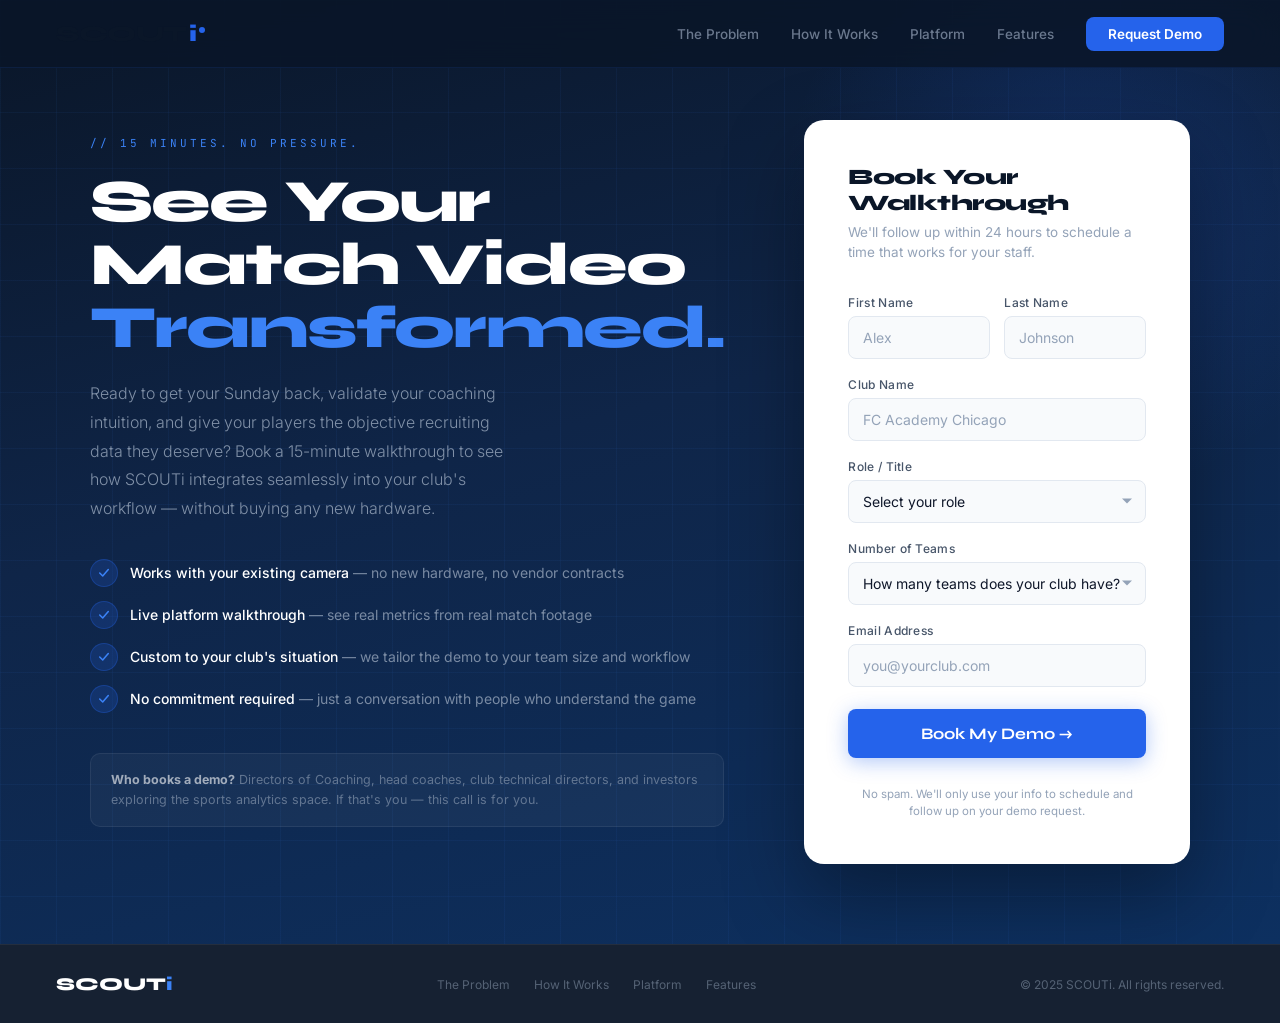
==== demo.html @ 15942d5a "Add files via upload" ====
<!DOCTYPE html>
<html lang="en">
<head>
<meta charset="UTF-8">
<meta name="viewport" content="width=device-width, initial-scale=1.0">
<title>Request Demo — SCOUTi</title>
<link href="https://fonts.googleapis.com/css2?family=Syne:wght@400;600;700;800&family=Inter:wght@300;400;500&family=JetBrains+Mono:wght@400;500&display=swap" rel="stylesheet">
<link rel="stylesheet" href="scouti.css">
<style>
#demo-page {
  min-height:100vh;
  background:linear-gradient(165deg,var(--blue-deep) 0%,var(--blue-mid) 45%,#0d3060 100%);
  padding:120px 56px 80px;
  position:relative; overflow:hidden;
  display:flex; align-items:center;
}
#demo-page::before { content:''; position:absolute; inset:0; background-image:linear-gradient(rgba(59,130,246,0.06) 1px,transparent 1px),linear-gradient(90deg,rgba(59,130,246,0.06) 1px,transparent 1px); background-size:56px 56px; }
#demo-page::after { content:''; position:absolute; top:-100px; right:-100px; width:600px; height:600px; background:radial-gradient(ellipse,rgba(37,99,235,0.2) 0%,transparent 70%); pointer-events:none; }

.demo-inner { max-width:1100px; margin:0 auto; width:100%; position:relative; z-index:1; display:grid; grid-template-columns:1fr 1fr; gap:80px; align-items:start; }

/* LEFT COPY */
.demo-copy { padding-top:16px; }
.demo-eyebrow { font-family:'JetBrains Mono',monospace; font-size:11px; letter-spacing:3px; text-transform:uppercase; color:var(--blue-light); margin-bottom:20px; display:block; opacity:0; animation:fadeUp 0.6s 0.2s ease forwards; }
.demo-h1 { font-family:'Syne',sans-serif; font-weight:800; font-size:clamp(36px,5vw,60px); line-height:1.05; letter-spacing:-1.8px; color:var(--white); opacity:0; animation:fadeUp 0.7s 0.35s ease forwards; }
.demo-h1 .accent { color:var(--blue-light); }
.demo-body { margin-top:20px; font-size:16px; color:rgba(148,163,184,0.85); line-height:1.8; font-weight:300; max-width:420px; opacity:0; animation:fadeUp 0.7s 0.5s ease forwards; }
.demo-promises { margin-top:36px; display:flex; flex-direction:column; gap:14px; opacity:0; animation:fadeUp 0.7s 0.65s ease forwards; }
.dp { display:flex; align-items:center; gap:12px; }
.dp-check { width:28px; height:28px; border-radius:50%; background:rgba(37,99,235,0.2); border:1px solid rgba(37,99,235,0.3); display:flex; align-items:center; justify-content:center; flex-shrink:0; }
.dp-text { font-size:14px; color:rgba(148,163,184,0.8); line-height:1.5; }
.dp-text strong { color:var(--white); font-weight:500; }
.demo-disclaimer { margin-top:40px; padding:16px 20px; background:rgba(255,255,255,0.04); border:1px solid rgba(255,255,255,0.07); border-radius:10px; font-size:12.5px; color:rgba(148,163,184,0.6); line-height:1.6; opacity:0; animation:fadeUp 0.7s 0.8s ease forwards; }

/* FORM CARD */
.demo-form-card { background:var(--white); border-radius:20px; padding:44px 44px; box-shadow:0 32px 80px rgba(0,0,0,0.35); opacity:0; animation:fadeUp 0.8s 0.4s ease forwards; }
.dfc-title { font-family:'Syne',sans-serif; font-weight:800; font-size:22px; color:var(--blue-deep); letter-spacing:-0.5px; margin-bottom:6px; }
.dfc-sub { font-size:13.5px; color:var(--grey); margin-bottom:32px; line-height:1.5; }

.form-grid { display:flex; flex-direction:column; gap:18px; }
.form-row { display:grid; grid-template-columns:1fr 1fr; gap:14px; }
.form-group { display:flex; flex-direction:column; gap:6px; }
.form-group.full { grid-column:span 2; }
.form-label { font-size:12px; font-weight:500; color:var(--grey-dark); letter-spacing:0.3px; }
.form-input, .form-select { width:100%; padding:12px 14px; background:var(--off-white); border:1px solid var(--grey-light); border-radius:8px; font-family:'Inter',sans-serif; font-size:14px; color:var(--text); outline:none; transition:border-color 0.2s,box-shadow 0.2s; appearance:none; }
.form-input:focus, .form-select:focus { border-color:var(--blue-bright); box-shadow:0 0 0 3px rgba(37,99,235,0.1); }
.form-input::placeholder { color:var(--grey); }
.select-wrap { position:relative; }
.select-wrap::after { content:''; position:absolute; right:14px; top:50%; transform:translateY(-50%); width:0; height:0; border-left:5px solid transparent; border-right:5px solid transparent; border-top:5px solid var(--grey); pointer-events:none; }
.form-submit { width:100%; background:var(--blue-bright); color:white; border:none; padding:15px; border-radius:8px; font-family:'Syne',sans-serif; font-weight:700; font-size:16px; cursor:pointer; transition:background 0.2s,transform 0.15s,box-shadow 0.2s; box-shadow:0 4px 20px rgba(37,99,235,0.35); margin-top:4px; }
.form-submit:hover { background:#1d4ed8; transform:translateY(-1px); box-shadow:0 8px 28px rgba(37,99,235,0.45); }
.form-submit:active { transform:translateY(0); }
.form-note { text-align:center; font-size:11.5px; color:var(--grey); margin-top:10px; line-height:1.5; }

/* SUCCESS STATE */
.form-success { display:none; text-align:center; padding:24px 0; }
.fs-icon { width:60px; height:60px; border-radius:50%; background:rgba(37,99,235,0.08); border:2px solid var(--blue-bright); display:flex; align-items:center; justify-content:center; margin:0 auto 18px; }
.fs-title { font-family:'Syne',sans-serif; font-weight:800; font-size:22px; color:var(--blue-deep); margin-bottom:8px; }
.fs-body { font-size:14px; color:var(--grey-dark); line-height:1.7; }

@keyframes fadeUp { from{opacity:0;transform:translateY(20px)} to{opacity:1;transform:translateY(0)} }

@media(max-width:900px){
  #demo-page{padding:100px 24px 60px;align-items:flex-start}
  .demo-inner{grid-template-columns:1fr;gap:40px}
  .demo-form-card{padding:28px 24px}
  .form-row{grid-template-columns:1fr}
  .form-group.full{grid-column:span 1}
}
</style>
</head>
<body>
<nav id="mainNav" style="background:rgba(10,22,40,0.85)">
  <a href="index.html" class="logo">SCOUT<span class="logo-i">i</span><span class="logo-dot"></span></a>
  <div class="nav-links">
    <a href="problem.html" style="color:rgba(148,163,184,0.7)">The Problem</a>
    <a href="how-it-works.html" style="color:rgba(148,163,184,0.7)">How It Works</a>
    <a href="platform.html" style="color:rgba(148,163,184,0.7)">Platform</a>
    <a href="features.html" style="color:rgba(148,163,184,0.7)">Features</a>
    <a href="demo.html" class="nav-cta">Request Demo</a>
  </div>
</nav>

<section id="demo-page">
  <div class="demo-inner">

    <!-- LEFT: copy -->
    <div class="demo-copy">
      <span class="demo-eyebrow">// 15 Minutes. No Pressure.</span>
      <h1 class="demo-h1">See Your Match Video<br><span class="accent">Transformed.</span></h1>
      <p class="demo-body">Ready to get your Sunday back, validate your coaching intuition, and give your players the objective recruiting data they deserve? Book a 15-minute walkthrough to see how SCOUTi integrates seamlessly into your club's workflow — without buying any new hardware.</p>
      <div class="demo-promises">
        <div class="dp">
          <div class="dp-check"><svg width="12" height="12" viewBox="0 0 14 14" fill="none"><polyline points="2,7 5.5,10.5 12,3" stroke="#3b82f6" stroke-width="1.8" stroke-linecap="round" stroke-linejoin="round"/></svg></div>
          <div class="dp-text"><strong>Works with your existing camera</strong> — no new hardware, no vendor contracts</div>
        </div>
        <div class="dp">
          <div class="dp-check"><svg width="12" height="12" viewBox="0 0 14 14" fill="none"><polyline points="2,7 5.5,10.5 12,3" stroke="#3b82f6" stroke-width="1.8" stroke-linecap="round" stroke-linejoin="round"/></svg></div>
          <div class="dp-text"><strong>Live platform walkthrough</strong> — see real metrics from real match footage</div>
        </div>
        <div class="dp">
          <div class="dp-check"><svg width="12" height="12" viewBox="0 0 14 14" fill="none"><polyline points="2,7 5.5,10.5 12,3" stroke="#3b82f6" stroke-width="1.8" stroke-linecap="round" stroke-linejoin="round"/></svg></div>
          <div class="dp-text"><strong>Custom to your club's situation</strong> — we tailor the demo to your team size and workflow</div>
        </div>
        <div class="dp">
          <div class="dp-check"><svg width="12" height="12" viewBox="0 0 14 14" fill="none"><polyline points="2,7 5.5,10.5 12,3" stroke="#3b82f6" stroke-width="1.8" stroke-linecap="round" stroke-linejoin="round"/></svg></div>
          <div class="dp-text"><strong>No commitment required</strong> — just a conversation with people who understand the game</div>
        </div>
      </div>
      <div class="demo-disclaimer">
        <strong style="color:rgba(255,255,255,0.6)">Who books a demo?</strong> Directors of Coaching, head coaches, club technical directors, and investors exploring the sports analytics space. If that's you — this call is for you.
      </div>
    </div>

    <!-- RIGHT: form -->
    <div class="demo-form-card">
      <div id="formContent">
        <div class="dfc-title">Book Your Walkthrough</div>
        <p class="dfc-sub">We'll follow up within 24 hours to schedule a time that works for your staff.</p>
        <form class="form-grid" onsubmit="handleSubmit(event)">
          <div class="form-row">
            <div class="form-group">
              <label class="form-label">First Name</label>
              <input class="form-input" type="text" placeholder="Alex" required/>
            </div>
            <div class="form-group">
              <label class="form-label">Last Name</label>
              <input class="form-input" type="text" placeholder="Johnson" required/>
            </div>
          </div>
          <div class="form-group full">
            <label class="form-label">Club Name</label>
            <input class="form-input" type="text" placeholder="FC Academy Chicago" required/>
          </div>
          <div class="form-group full">
            <label class="form-label">Role / Title</label>
            <div class="select-wrap">
              <select class="form-select" required>
                <option value="" disabled selected>Select your role</option>
                <option>Director of Coaching</option>
                <option>Head Coach</option>
                <option>Technical Director</option>
                <option>Club Administrator</option>
                <option>College Scout / Recruiter</option>
                <option>Investor / Advisor</option>
                <option>Other</option>
              </select>
            </div>
          </div>
          <div class="form-group full">
            <label class="form-label">Number of Teams</label>
            <div class="select-wrap">
              <select class="form-select" required>
                <option value="" disabled selected>How many teams does your club have?</option>
                <option>1–3 teams</option>
                <option>4–8 teams</option>
                <option>9–16 teams</option>
                <option>17–30 teams</option>
                <option>30+ teams</option>
              </select>
            </div>
          </div>
          <div class="form-group full">
            <label class="form-label">Email Address</label>
            <input class="form-input" type="email" placeholder="you@yourclub.com" required/>
          </div>
          <button type="submit" class="form-submit">Book My Demo →</button>
          <p class="form-note">No spam. We'll only use your info to schedule and follow up on your demo request.</p>
        </form>
      </div>

      <!-- Success state -->
      <div class="form-success" id="formSuccess">
        <div class="fs-icon">
          <svg width="26" height="26" viewBox="0 0 28 28" fill="none"><polyline points="4,14 10,20 24,6" stroke="#2563eb" stroke-width="2.2" stroke-linecap="round" stroke-linejoin="round"/></svg>
        </div>
        <div class="fs-title">Request Received</div>
        <p class="fs-body">We'll be in touch within 24 hours to schedule your walkthrough. In the meantime, explore the <a href="platform.html" style="color:var(--blue-bright);font-weight:500">platform overview</a> or read about <a href="problem.html" style="color:var(--blue-bright);font-weight:500">the problem we're solving</a>.</p>
      </div>
    </div>

  </div>
</section>

<footer style="background:rgba(10,22,40,0.95);border-top:1px solid rgba(255,255,255,0.06)">
  <div class="footer-logo">SCOUT<span>i</span></div>
  <div class="footer-links">
    <a href="problem.html">The Problem</a>
    <a href="how-it-works.html">How It Works</a>
    <a href="platform.html">Platform</a>
    <a href="features.html">Features</a>
  </div>
  <p>© 2025 SCOUTi. All rights reserved.</p>
</footer>

<script>
window.addEventListener('scroll',()=>document.getElementById('mainNav').classList.toggle('scrolled',window.scrollY>20));
function handleSubmit(e) {
  e.preventDefault();
  document.getElementById('formContent').style.display='none';
  document.getElementById('formSuccess').style.display='block';
}
</script>
</body>
</html>
---- scouti.css ----
/* ── SCOUTi SHARED STYLES ── */
:root {
  --blue-deep:   #0a1628;
  --blue-mid:    #0f2548;
  --blue:        #1a4fa3;
  --blue-bright: #2563eb;
  --blue-light:  #3b82f6;
  --blue-pale:   #eff6ff;
  --white:       #ffffff;
  --off-white:   #f8fafc;
  --grey-light:  #e2e8f0;
  --grey:        #94a3b8;
  --grey-dark:   #475569;
  --text:        #0f172a;
  --border:      rgba(37,99,235,0.12);
  --border-mid:  rgba(37,99,235,0.22);
}
*, *::before, *::after { box-sizing: border-box; margin: 0; padding: 0; }
html { scroll-behavior: smooth; }
body { font-family: 'Inter', sans-serif; background: var(--white); color: var(--text); overflow-x: hidden; }

/* NAV */
nav {
  position: fixed; top: 0; left: 0; right: 0; z-index: 200;
  display: flex; align-items: center; justify-content: space-between;
  padding: 0 56px; height: 68px;
  background: rgba(255,255,255,0.9); backdrop-filter: blur(16px);
  border-bottom: 1px solid var(--border); transition: box-shadow 0.3s;
}
nav.scrolled { box-shadow: 0 4px 24px rgba(10,22,40,0.08); }
.logo { font-family: 'Syne', sans-serif; font-weight: 800; font-size: 22px; letter-spacing: -0.5px; color: var(--blue-deep); text-decoration: none; display: flex; align-items: center; gap: 2px; }
.logo-i { color: var(--blue-bright); }
.logo-dot { width: 6px; height: 6px; background: var(--blue-bright); border-radius: 50%; margin-left: 1px; margin-top: -8px; }
.nav-links { display: flex; align-items: center; gap: 32px; }
.nav-links a { font-size: 13.5px; font-weight: 500; color: var(--grey-dark); text-decoration: none; transition: color 0.2s; }
.nav-links a:hover, .nav-links a.active { color: var(--blue-bright); }
.nav-cta { background: var(--blue-bright); color: var(--white) !important; padding: 9px 22px; border-radius: 8px; font-weight: 600 !important; transition: background 0.2s, transform 0.15s !important; }
.nav-cta:hover { background: var(--blue) !important; transform: translateY(-1px); }

/* BUTTONS */
.btn-primary { background: var(--blue-bright); color: var(--white); font-weight: 600; font-size: 14px; padding: 14px 32px; border-radius: 8px; text-decoration: none; display: inline-block; transition: background 0.2s, transform 0.15s, box-shadow 0.2s; box-shadow: 0 4px 20px rgba(37,99,235,0.35); }
.btn-primary:hover { background: #1d4ed8; transform: translateY(-2px); box-shadow: 0 8px 28px rgba(37,99,235,0.45); }
.btn-ghost { color: var(--grey-dark); font-size: 14px; font-weight: 500; padding: 14px 24px; border: 1px solid var(--grey-light); border-radius: 8px; text-decoration: none; display: inline-block; transition: border-color 0.2s, color 0.2s; }
.btn-ghost:hover { border-color: var(--blue-bright); color: var(--blue-bright); }
.btn-ghost-light { color: rgba(255,255,255,0.8); font-size: 14px; font-weight: 500; padding: 14px 24px; border: 1px solid rgba(255,255,255,0.2); border-radius: 8px; text-decoration: none; display: inline-block; transition: border-color 0.2s, color 0.2s, background 0.2s; }
.btn-ghost-light:hover { border-color: rgba(255,255,255,0.5); color: white; background: rgba(255,255,255,0.06); }

/* EYEBROW */
.eyebrow { font-family: 'JetBrains Mono', monospace; font-size: 11px; letter-spacing: 3px; text-transform: uppercase; color: var(--blue-bright); margin-bottom: 14px; display: block; }

/* HEADINGS */
h1, h2, h3 { font-family: 'Syne', sans-serif; font-weight: 800; letter-spacing: -1.5px; }
h2 { font-size: clamp(34px, 4vw, 54px); line-height: 1.06; color: var(--blue-deep); }

/* SECTIONS */
.section { padding: 96px 56px; }
.section-inner { max-width: 1160px; margin: 0 auto; }
.section-sub { font-size: 16px; color: var(--grey-dark); line-height: 1.8; font-weight: 300; max-width: 520px; margin-top: 14px; }

/* FOOTER */
footer { padding: 28px 56px; background: var(--blue-deep); display: flex; justify-content: space-between; align-items: center; border-top: 1px solid rgba(255,255,255,0.06); flex-wrap: wrap; gap: 12px; }
.footer-logo { font-family: 'Syne', sans-serif; font-weight: 800; font-size: 18px; color: white; }
.footer-logo span { color: var(--blue-light); }
footer p { font-size: 12px; color: rgba(148,163,184,0.5); }
.footer-links { display: flex; gap: 24px; }
.footer-links a { font-size: 12px; color: rgba(148,163,184,0.5); text-decoration: none; transition: color 0.2s; }
.footer-links a:hover { color: var(--grey); }

/* REVEAL */
.reveal { opacity: 0; transform: translateY(24px); transition: opacity 0.7s ease, transform 0.7s ease; }
.reveal.visible { opacity: 1; transform: translateY(0); }
.reveal-d1 { transition-delay: 0.1s; }
.reveal-d2 { transition-delay: 0.2s; }
.reveal-d3 { transition-delay: 0.3s; }

/* MOBILE */
@media (max-width: 900px) {
  nav { padding: 0 20px; }
  .nav-links a:not(.nav-cta) { display: none; }
  .section { padding: 64px 24px; }
  footer { flex-direction: column; text-align: center; padding: 24px; }
  .footer-links { justify-content: center; }
}
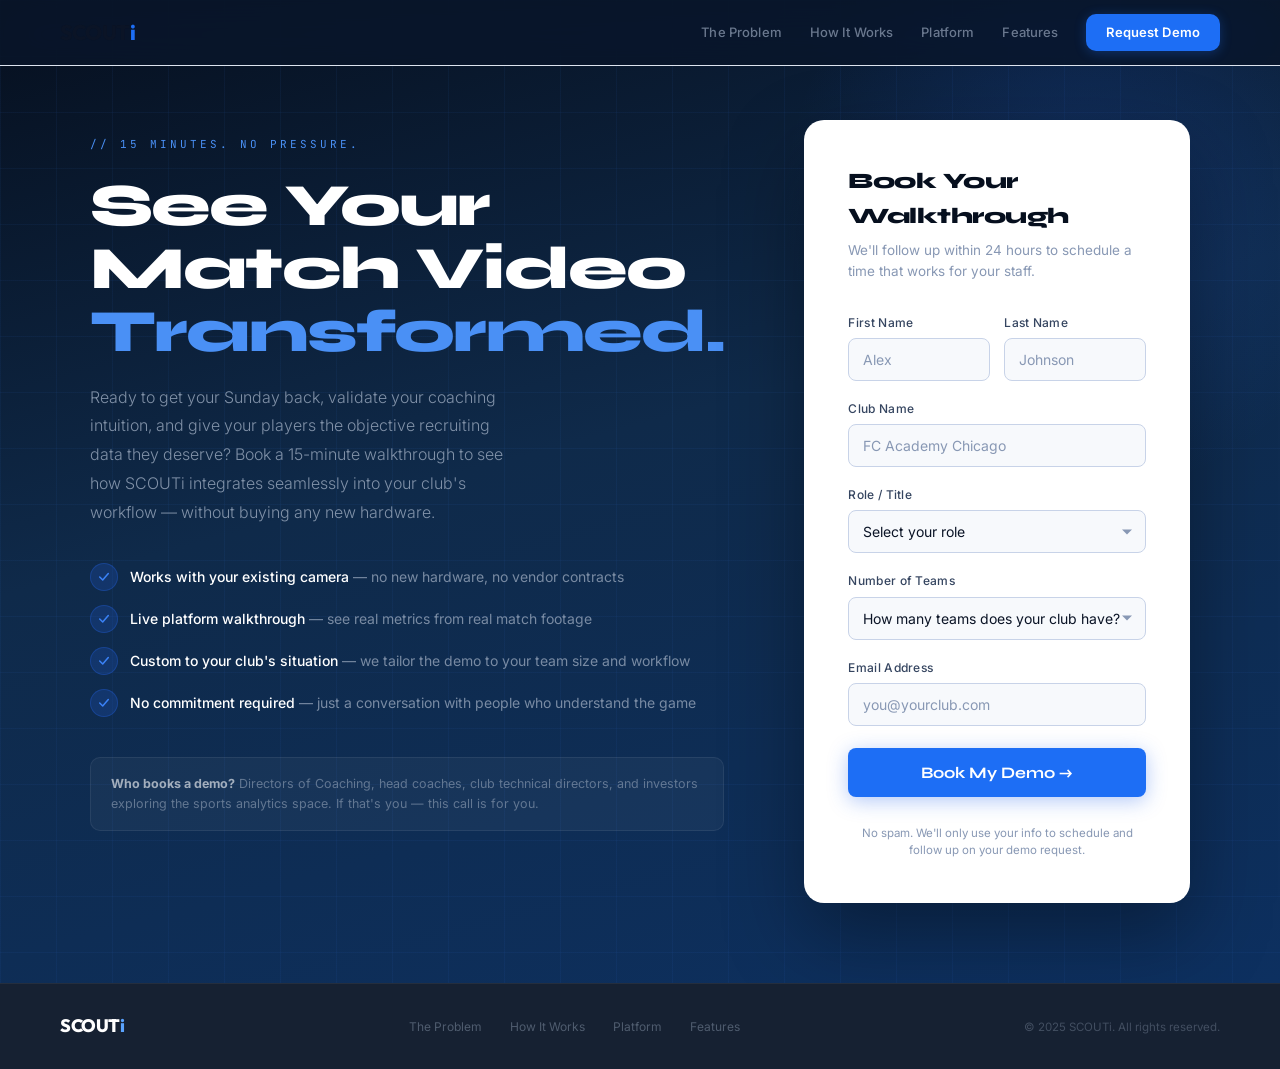
==== commit de9b035e: "Update demo.html" ====
--- a/demo.html
+++ b/demo.html
@@ -71,7 +71,7 @@
 </head>
 <body>
 <nav id="mainNav" style="background:rgba(10,22,40,0.85)">
-  <a href="index.html" class="logo">SCOUT<span class="logo-i">i</span><span class="logo-dot"></span></a>
+  <a href="index.html" class="logo">SCOUT<span class="logo-i">i</span></a>
   <div class="nav-links">
     <a href="problem.html" style="color:rgba(148,163,184,0.7)">The Problem</a>
     <a href="how-it-works.html" style="color:rgba(148,163,184,0.7)">How It Works</a>
--- a/scouti.css
+++ b/scouti.css
@@ -1,83 +1,470 @@
-/* ── SCOUTi SHARED STYLES ── */
+/* ═══════════════════════════════════════════════
+   SCOUTi Design System v2
+   Athletic × Data-Driven — Blue on White
+   ═══════════════════════════════════════════════ */
+
+@import url('https://fonts.googleapis.com/css2?family=Outfit:wght@300;400;500;600;700;800&family=Inter:wght@300;400;500;600&family=JetBrains+Mono:wght@400;500&display=swap');
+
+/* ── TOKENS ── */
 :root {
-  --blue-deep:   #0a1628;
-  --blue-mid:    #0f2548;
-  --blue:        #1a4fa3;
-  --blue-bright: #2563eb;
-  --blue-light:  #3b82f6;
-  --blue-pale:   #eff6ff;
-  --white:       #ffffff;
-  --off-white:   #f8fafc;
-  --grey-light:  #e2e8f0;
-  --grey:        #94a3b8;
-  --grey-dark:   #475569;
-  --text:        #0f172a;
-  --border:      rgba(37,99,235,0.12);
-  --border-mid:  rgba(37,99,235,0.22);
-}
+  /* Blues — primary palette */
+  --blue-deep:    #060f1e;        /* near-black navy — hero backgrounds */
+  --blue-night:   #0c1a30;        /* rich dark navy */
+  --blue-mid:     #0f2a4a;        /* mid navy — dark sections */
+  --blue:         #1549a0;        /* core brand blue */
+  --blue-bright:  #1d6ef5;        /* primary CTA — vivid, athletic */
+  --blue-light:   #4a90f5;        /* lighter accent */
+  --blue-electric:#5aa3ff;        /* highlight / glow accent */
+  --blue-pale:    #eef4ff;        /* tinted white for hover states */
+  --blue-tint:    #f0f6ff;        /* very light blue-white sections */
+
+  /* Neutrals — white base */
+  --white:        #ffffff;
+  --off-white:    #f7f9fc;        /* section alternates */
+  --surface:      #f0f4fa;        /* card backgrounds */
+  --grey-line:    #dde4ef;        /* borders and dividers */
+  --grey-light:   #c8d3e8;        /* subtle borders */
+  --grey:         #8898b4;        /* secondary text */
+  --grey-mid:     #5a6e8a;        /* body text support */
+  --grey-dark:    #354560;        /* primary body text */
+  --text:         #0b1426;        /* near-black — headlines */
+
+  /* Functional */
+  --border:       rgba(21,73,160,0.1);
+  --border-mid:   rgba(29,110,245,0.2);
+  --border-bright:rgba(29,110,245,0.35);
+  --glow:         rgba(29,110,245,0.12);
+  --glow-strong:  rgba(29,110,245,0.22);
+
+  /* Red — problem / warning states */
+  --red:          #e63946;
+  --red-dim:      rgba(230,57,70,0.08);
+
+  /* Typography scale */
+  --font-display: 'Outfit', sans-serif;
+  --font-body:    'Inter', sans-serif;
+  --font-mono:    'JetBrains Mono', monospace;
+
+  /* Spacing */
+  --section-pad:  100px 60px;
+  --section-max:  1180px;
+
+  /* Radius */
+  --radius-sm:    6px;
+  --radius:       10px;
+  --radius-lg:    16px;
+  --radius-xl:    22px;
+
+  /* Transitions */
+  --ease:         cubic-bezier(0.4, 0, 0.2, 1);
+  --ease-spring:  cubic-bezier(0.34, 1.56, 0.64, 1);
+}
+
+/* ── RESET ── */
 *, *::before, *::after { box-sizing: border-box; margin: 0; padding: 0; }
-html { scroll-behavior: smooth; }
-body { font-family: 'Inter', sans-serif; background: var(--white); color: var(--text); overflow-x: hidden; }
-
-/* NAV */
+html { scroll-behavior: smooth; -webkit-font-smoothing: antialiased; }
+body {
+  font-family: var(--font-body);
+  background: var(--white);
+  color: var(--text);
+  overflow-x: hidden;
+  line-height: 1.6;
+}
+
+/* ── NAV ── */
 nav {
   position: fixed; top: 0; left: 0; right: 0; z-index: 200;
   display: flex; align-items: center; justify-content: space-between;
-  padding: 0 56px; height: 68px;
-  background: rgba(255,255,255,0.9); backdrop-filter: blur(16px);
-  border-bottom: 1px solid var(--border); transition: box-shadow 0.3s;
-}
-nav.scrolled { box-shadow: 0 4px 24px rgba(10,22,40,0.08); }
-.logo { font-family: 'Syne', sans-serif; font-weight: 800; font-size: 22px; letter-spacing: -0.5px; color: var(--blue-deep); text-decoration: none; display: flex; align-items: center; gap: 2px; }
+  padding: 0 60px; height: 66px;
+  background: rgba(255,255,255,0.92);
+  backdrop-filter: blur(20px) saturate(180%);
+  -webkit-backdrop-filter: blur(20px) saturate(180%);
+  border-bottom: 1px solid var(--grey-line);
+  transition: box-shadow 0.3s var(--ease), border-color 0.3s;
+}
+nav.scrolled {
+  box-shadow: 0 2px 20px rgba(6,15,30,0.08), 0 1px 0 var(--grey-line);
+}
+
+/* Logo */
+.logo {
+  font-family: var(--font-display); font-weight: 800;
+  font-size: 21px; letter-spacing: -0.8px;
+  color: var(--text); text-decoration: none;
+  display: flex; align-items: center; gap: 1px;
+  transition: opacity 0.2s;
+}
+.logo:hover { opacity: 0.8; }
 .logo-i { color: var(--blue-bright); }
-.logo-dot { width: 6px; height: 6px; background: var(--blue-bright); border-radius: 50%; margin-left: 1px; margin-top: -8px; }
-.nav-links { display: flex; align-items: center; gap: 32px; }
-.nav-links a { font-size: 13.5px; font-weight: 500; color: var(--grey-dark); text-decoration: none; transition: color 0.2s; }
-.nav-links a:hover, .nav-links a.active { color: var(--blue-bright); }
-.nav-cta { background: var(--blue-bright); color: var(--white) !important; padding: 9px 22px; border-radius: 8px; font-weight: 600 !important; transition: background 0.2s, transform 0.15s !important; }
-.nav-cta:hover { background: var(--blue) !important; transform: translateY(-1px); }
-
-/* BUTTONS */
-.btn-primary { background: var(--blue-bright); color: var(--white); font-weight: 600; font-size: 14px; padding: 14px 32px; border-radius: 8px; text-decoration: none; display: inline-block; transition: background 0.2s, transform 0.15s, box-shadow 0.2s; box-shadow: 0 4px 20px rgba(37,99,235,0.35); }
-.btn-primary:hover { background: #1d4ed8; transform: translateY(-2px); box-shadow: 0 8px 28px rgba(37,99,235,0.45); }
-.btn-ghost { color: var(--grey-dark); font-size: 14px; font-weight: 500; padding: 14px 24px; border: 1px solid var(--grey-light); border-radius: 8px; text-decoration: none; display: inline-block; transition: border-color 0.2s, color 0.2s; }
-.btn-ghost:hover { border-color: var(--blue-bright); color: var(--blue-bright); }
-.btn-ghost-light { color: rgba(255,255,255,0.8); font-size: 14px; font-weight: 500; padding: 14px 24px; border: 1px solid rgba(255,255,255,0.2); border-radius: 8px; text-decoration: none; display: inline-block; transition: border-color 0.2s, color 0.2s, background 0.2s; }
-.btn-ghost-light:hover { border-color: rgba(255,255,255,0.5); color: white; background: rgba(255,255,255,0.06); }
-
-/* EYEBROW */
-.eyebrow { font-family: 'JetBrains Mono', monospace; font-size: 11px; letter-spacing: 3px; text-transform: uppercase; color: var(--blue-bright); margin-bottom: 14px; display: block; }
-
-/* HEADINGS */
-h1, h2, h3 { font-family: 'Syne', sans-serif; font-weight: 800; letter-spacing: -1.5px; }
-h2 { font-size: clamp(34px, 4vw, 54px); line-height: 1.06; color: var(--blue-deep); }
-
-/* SECTIONS */
-.section { padding: 96px 56px; }
-.section-inner { max-width: 1160px; margin: 0 auto; }
-.section-sub { font-size: 16px; color: var(--grey-dark); line-height: 1.8; font-weight: 300; max-width: 520px; margin-top: 14px; }
-
-/* FOOTER */
-footer { padding: 28px 56px; background: var(--blue-deep); display: flex; justify-content: space-between; align-items: center; border-top: 1px solid rgba(255,255,255,0.06); flex-wrap: wrap; gap: 12px; }
-.footer-logo { font-family: 'Syne', sans-serif; font-weight: 800; font-size: 18px; color: white; }
-.footer-logo span { color: var(--blue-light); }
-footer p { font-size: 12px; color: rgba(148,163,184,0.5); }
-.footer-links { display: flex; gap: 24px; }
-.footer-links a { font-size: 12px; color: rgba(148,163,184,0.5); text-decoration: none; transition: color 0.2s; }
-.footer-links a:hover { color: var(--grey); }
-
-/* REVEAL */
-.reveal { opacity: 0; transform: translateY(24px); transition: opacity 0.7s ease, transform 0.7s ease; }
+.logo-dot {
+  width: 5px; height: 5px;
+  background: var(--blue-bright);
+  border-radius: 50%;
+  margin-left: 2px; margin-top: -10px;
+  flex-shrink: 0;
+}
+
+/* Nav links */
+.nav-links { display: flex; align-items: center; gap: 28px; }
+.nav-links a {
+  font-size: 13px; font-weight: 500;
+  color: var(--grey-mid);
+  text-decoration: none; letter-spacing: 0.01em;
+  transition: color 0.18s;
+  position: relative;
+}
+.nav-links a::after {
+  content: '';
+  position: absolute; bottom: -4px; left: 0; right: 0; height: 1.5px;
+  background: var(--blue-bright);
+  transform: scaleX(0); transform-origin: left;
+  transition: transform 0.2s var(--ease);
+}
+.nav-links a:hover { color: var(--blue-bright); }
+.nav-links a:hover::after, .nav-links a.active::after { transform: scaleX(1); }
+.nav-links a.active { color: var(--blue-bright); }
+
+/* Nav CTA */
+.nav-cta {
+  background: var(--blue-bright) !important;
+  color: var(--white) !important;
+  padding: 8px 20px !important;
+  border-radius: var(--radius) !important;
+  font-weight: 600 !important;
+  font-size: 13px !important;
+  letter-spacing: 0.01em;
+  transition: background 0.18s, transform 0.15s, box-shadow 0.18s !important;
+  box-shadow: 0 2px 12px rgba(29,110,245,0.3);
+}
+.nav-cta::after { display: none !important; }
+.nav-cta:hover {
+  background: var(--blue) !important;
+  transform: translateY(-1px) !important;
+  box-shadow: 0 6px 20px rgba(29,110,245,0.4) !important;
+}
+
+/* ── BUTTONS ── */
+.btn-primary {
+  display: inline-flex; align-items: center; gap: 8px;
+  background: var(--blue-bright); color: var(--white);
+  font-family: var(--font-body); font-weight: 600; font-size: 14px;
+  padding: 13px 28px; border-radius: var(--radius);
+  text-decoration: none; letter-spacing: 0.01em;
+  transition: background 0.18s, transform 0.15s var(--ease-spring), box-shadow 0.18s;
+  box-shadow: 0 4px 18px rgba(29,110,245,0.32);
+}
+.btn-primary:hover {
+  background: #1658d4;
+  transform: translateY(-2px);
+  box-shadow: 0 8px 28px rgba(29,110,245,0.42);
+}
+.btn-primary:active { transform: translateY(0); }
+
+.btn-ghost {
+  display: inline-flex; align-items: center; gap: 8px;
+  color: var(--grey-dark); font-family: var(--font-body);
+  font-weight: 500; font-size: 14px;
+  padding: 13px 24px; border-radius: var(--radius);
+  border: 1.5px solid var(--grey-line);
+  text-decoration: none; letter-spacing: 0.01em;
+  transition: border-color 0.18s, color 0.18s, background 0.18s;
+}
+.btn-ghost:hover {
+  border-color: var(--blue-bright);
+  color: var(--blue-bright);
+  background: var(--blue-pale);
+}
+
+.btn-ghost-light {
+  display: inline-flex; align-items: center; gap: 8px;
+  color: rgba(255,255,255,0.78); font-family: var(--font-body);
+  font-weight: 500; font-size: 14px;
+  padding: 13px 24px; border-radius: var(--radius);
+  border: 1.5px solid rgba(255,255,255,0.18);
+  text-decoration: none;
+  transition: border-color 0.18s, color 0.18s, background 0.18s;
+}
+.btn-ghost-light:hover {
+  border-color: rgba(255,255,255,0.48);
+  color: white;
+  background: rgba(255,255,255,0.07);
+}
+
+/* ── EYEBROW ── */
+.eyebrow {
+  font-family: var(--font-mono);
+  font-size: 10.5px; letter-spacing: 3.5px; text-transform: uppercase;
+  color: var(--blue-bright); margin-bottom: 14px; display: block;
+  font-weight: 500;
+}
+
+/* ── TYPOGRAPHY ── */
+h1, h2, h3, h4 {
+  font-family: var(--font-display);
+  font-weight: 800;
+  line-height: 1.05;
+  letter-spacing: -1.8px;
+  color: var(--text);
+}
+h2 {
+  font-size: clamp(32px, 4vw, 52px);
+  line-height: 1.07;
+}
+h3 {
+  font-size: clamp(20px, 2vw, 26px);
+  letter-spacing: -0.8px;
+}
+
+/* ── SECTIONS ── */
+.section { padding: var(--section-pad); }
+.section-inner { max-width: var(--section-max); margin: 0 auto; }
+
+.section-sub {
+  font-size: 15.5px; color: var(--grey-mid);
+  line-height: 1.82; font-weight: 300;
+  max-width: 520px; margin-top: 14px;
+}
+
+/* ── DIVIDER LINE ── */
+.divider {
+  height: 1px; background: var(--grey-line);
+  max-width: var(--section-max); margin: 0 auto;
+}
+
+/* ── CARDS — base ── */
+.card {
+  background: var(--white);
+  border: 1.5px solid var(--grey-line);
+  border-radius: var(--radius-lg);
+  transition: box-shadow 0.25s var(--ease), border-color 0.25s, transform 0.25s var(--ease);
+}
+.card:hover {
+  box-shadow: 0 12px 40px rgba(6,15,30,0.09), 0 2px 8px rgba(29,110,245,0.06);
+  border-color: var(--border-mid);
+  transform: translateY(-3px);
+}
+
+/* Card accent bar on hover */
+.card-accent {
+  position: relative; overflow: hidden;
+}
+.card-accent::before {
+  content: '';
+  position: absolute; top: 0; left: 0; right: 0; height: 2.5px;
+  background: linear-gradient(90deg, var(--blue-light), var(--blue-bright));
+  transform: scaleX(0); transform-origin: left;
+  transition: transform 0.28s var(--ease);
+}
+.card-accent:hover::before { transform: scaleX(1); }
+
+/* ── DATA CHIP — mono label ── */
+.data-chip {
+  display: inline-flex; align-items: center; gap: 5px;
+  font-family: var(--font-mono); font-size: 9.5px;
+  letter-spacing: 2px; text-transform: uppercase; font-weight: 500;
+  padding: 4px 10px; border-radius: 20px;
+}
+.data-chip-blue {
+  background: rgba(29,110,245,0.08);
+  color: var(--blue);
+  border: 1px solid rgba(29,110,245,0.18);
+}
+.data-chip-light {
+  background: rgba(74,144,245,0.12);
+  color: var(--blue-light);
+  border: 1px solid rgba(74,144,245,0.22);
+}
+.data-chip-white {
+  background: rgba(255,255,255,0.08);
+  color: rgba(255,255,255,0.6);
+  border: 1px solid rgba(255,255,255,0.14);
+}
+
+/* Live pulse dot */
+.pulse-dot {
+  width: 6px; height: 6px; border-radius: 50%;
+  background: var(--blue-light);
+  animation: pulse 1.6s ease-in-out infinite;
+  flex-shrink: 0;
+}
+@keyframes pulse { 0%,100%{opacity:1} 50%{opacity:0.25} }
+
+/* ── STAT DISPLAY ── */
+.stat-val {
+  font-family: var(--font-display); font-weight: 800;
+  line-height: 1; letter-spacing: -1.5px;
+}
+.stat-lbl {
+  font-family: var(--font-mono); font-size: 10px;
+  letter-spacing: 2px; text-transform: uppercase;
+  color: var(--grey); margin-top: 4px;
+}
+
+/* ── METRIC BOX ── */
+.metric-box {
+  background: var(--white);
+  border: 1.5px solid var(--grey-line);
+  border-radius: var(--radius);
+  padding: 12px 10px;
+  text-align: center;
+  position: relative; overflow: hidden;
+  transition: border-color 0.2s, box-shadow 0.2s, transform 0.2s var(--ease-spring);
+}
+.metric-box:hover {
+  border-color: var(--blue-light);
+  box-shadow: 0 4px 18px rgba(29,110,245,0.1);
+  transform: translateY(-2px);
+}
+.metric-box::after {
+  content: '';
+  position: absolute; top: 0; left: 0; right: 0; height: 2px;
+  background: linear-gradient(90deg, var(--blue-light), var(--blue-bright));
+  transform: scaleX(0); transform-origin: left;
+  transition: transform 0.22s var(--ease);
+}
+.metric-box:hover::after { transform: scaleX(1); }
+
+.mb-val {
+  font-family: var(--font-display); font-weight: 800;
+  font-size: 24px; line-height: 1;
+  color: var(--blue-bright);
+}
+.mb-lbl {
+  font-family: var(--font-mono); font-size: 8.5px;
+  color: var(--grey); text-transform: uppercase;
+  letter-spacing: 1px; margin-top: 5px; line-height: 1.3;
+}
+
+/* Tier colors */
+.tier-high .mb-val { color: var(--blue-bright); }
+.tier-mid  .mb-val { color: #0891b2; }
+.tier-low  .mb-val { color: var(--grey); }
+
+/* ── PROGRESS BAR ── */
+.progress-track {
+  height: 5px; background: var(--grey-line);
+  border-radius: 99px; overflow: hidden;
+}
+.progress-fill {
+  height: 100%; border-radius: 99px;
+  background: linear-gradient(90deg, var(--blue-light), var(--blue-bright));
+  transition: width 1.2s var(--ease);
+}
+
+/* ── SECTION DIVIDER WITH LABEL ── */
+.section-rule {
+  display: flex; align-items: center; gap: 16px;
+  margin-bottom: 48px;
+}
+.section-rule-line { flex: 1; height: 1px; background: var(--grey-line); }
+.section-rule-label {
+  font-family: var(--font-mono); font-size: 10px;
+  letter-spacing: 3px; text-transform: uppercase;
+  color: var(--grey); white-space: nowrap;
+}
+
+/* ── QUOTE / CALLOUT BLOCK ── */
+.callout {
+  padding: 20px 24px;
+  border-left: 3px solid var(--blue-bright);
+  background: var(--blue-tint);
+  border-radius: 0 var(--radius) var(--radius) 0;
+  font-family: var(--font-mono); font-size: 12px;
+  color: var(--grey-mid); line-height: 1.65; letter-spacing: 0.3px;
+}
+.callout.dark {
+  background: rgba(29,110,245,0.08);
+  border-color: var(--blue-bright);
+  color: rgba(148,163,184,0.75);
+}
+
+/* ── NUMBER ACCENT ── */
+.bg-number {
+  position: absolute; bottom: 8px; right: 16px;
+  font-family: var(--font-display); font-weight: 800;
+  font-size: 96px; line-height: 1;
+  color: rgba(29,110,245,0.04);
+  pointer-events: none; user-select: none;
+}
+
+/* ── DARK SECTION BASE ── */
+.section-dark {
+  background: var(--blue-deep);
+  position: relative; overflow: hidden;
+}
+.section-dark::before {
+  content: '';
+  position: absolute; inset: 0;
+  background-image:
+    linear-gradient(rgba(29,110,245,0.045) 1px, transparent 1px),
+    linear-gradient(90deg, rgba(29,110,245,0.045) 1px, transparent 1px);
+  background-size: 48px 48px;
+  pointer-events: none;
+}
+
+/* ── LIGHT TINT SECTION ── */
+.section-tint { background: var(--blue-tint); }
+.section-surface { background: var(--off-white); }
+
+/* ── FOOTER ── */
+footer {
+  padding: 28px 60px;
+  background: var(--blue-deep);
+  display: flex; justify-content: space-between; align-items: center;
+  border-top: 1px solid rgba(255,255,255,0.06);
+  flex-wrap: wrap; gap: 16px;
+}
+.footer-logo {
+  font-family: var(--font-display); font-weight: 800;
+  font-size: 18px; color: var(--white); letter-spacing: -0.5px;
+}
+.footer-logo span { color: var(--blue-electric); }
+.footer-links { display: flex; gap: 28px; }
+.footer-links a {
+  font-size: 12px; color: rgba(148,163,184,0.45);
+  text-decoration: none;
+  transition: color 0.18s;
+}
+.footer-links a:hover { color: rgba(148,163,184,0.75); }
+footer > p { font-size: 11.5px; color: rgba(148,163,184,0.35); }
+
+/* ── SCROLL REVEAL ── */
+.reveal {
+  opacity: 0; transform: translateY(22px);
+  transition: opacity 0.7s var(--ease), transform 0.7s var(--ease);
+}
 .reveal.visible { opacity: 1; transform: translateY(0); }
-.reveal-d1 { transition-delay: 0.1s; }
-.reveal-d2 { transition-delay: 0.2s; }
-.reveal-d3 { transition-delay: 0.3s; }
-
-/* MOBILE */
+.reveal-d1 { transition-delay: 0.08s; }
+.reveal-d2 { transition-delay: 0.16s; }
+.reveal-d3 { transition-delay: 0.24s; }
+
+/* ── UTILITY ── */
+.text-center { text-align: center; }
+.text-blue   { color: var(--blue-bright); }
+.text-muted  { color: var(--grey); }
+.text-white  { color: var(--white); }
+.mt-8  { margin-top: 8px; }
+.mt-12 { margin-top: 12px; }
+.mt-16 { margin-top: 16px; }
+.mt-24 { margin-top: 24px; }
+.mt-32 { margin-top: 32px; }
+.mt-40 { margin-top: 40px; }
+.mt-48 { margin-top: 48px; }
+.max-480 { max-width: 480px; }
+.max-560 { max-width: 560px; }
+.max-640 { max-width: 640px; }
+.mx-auto { margin-left: auto; margin-right: auto; }
+
+/* ── MOBILE ── */
 @media (max-width: 900px) {
+  :root { --section-pad: 64px 24px; }
   nav { padding: 0 20px; }
   .nav-links a:not(.nav-cta) { display: none; }
-  .section { padding: 64px 24px; }
   footer { flex-direction: column; text-align: center; padding: 24px; }
-  .footer-links { justify-content: center; }
-}
+  .footer-links { justify-content: center; flex-wrap: wrap; gap: 16px; }
+}
+
+@media (max-width: 480px) {
+  :root { --section-pad: 52px 18px; }
+  .btn-primary, .btn-ghost, .btn-ghost-light { padding: 12px 20px; font-size: 13px; }
+}
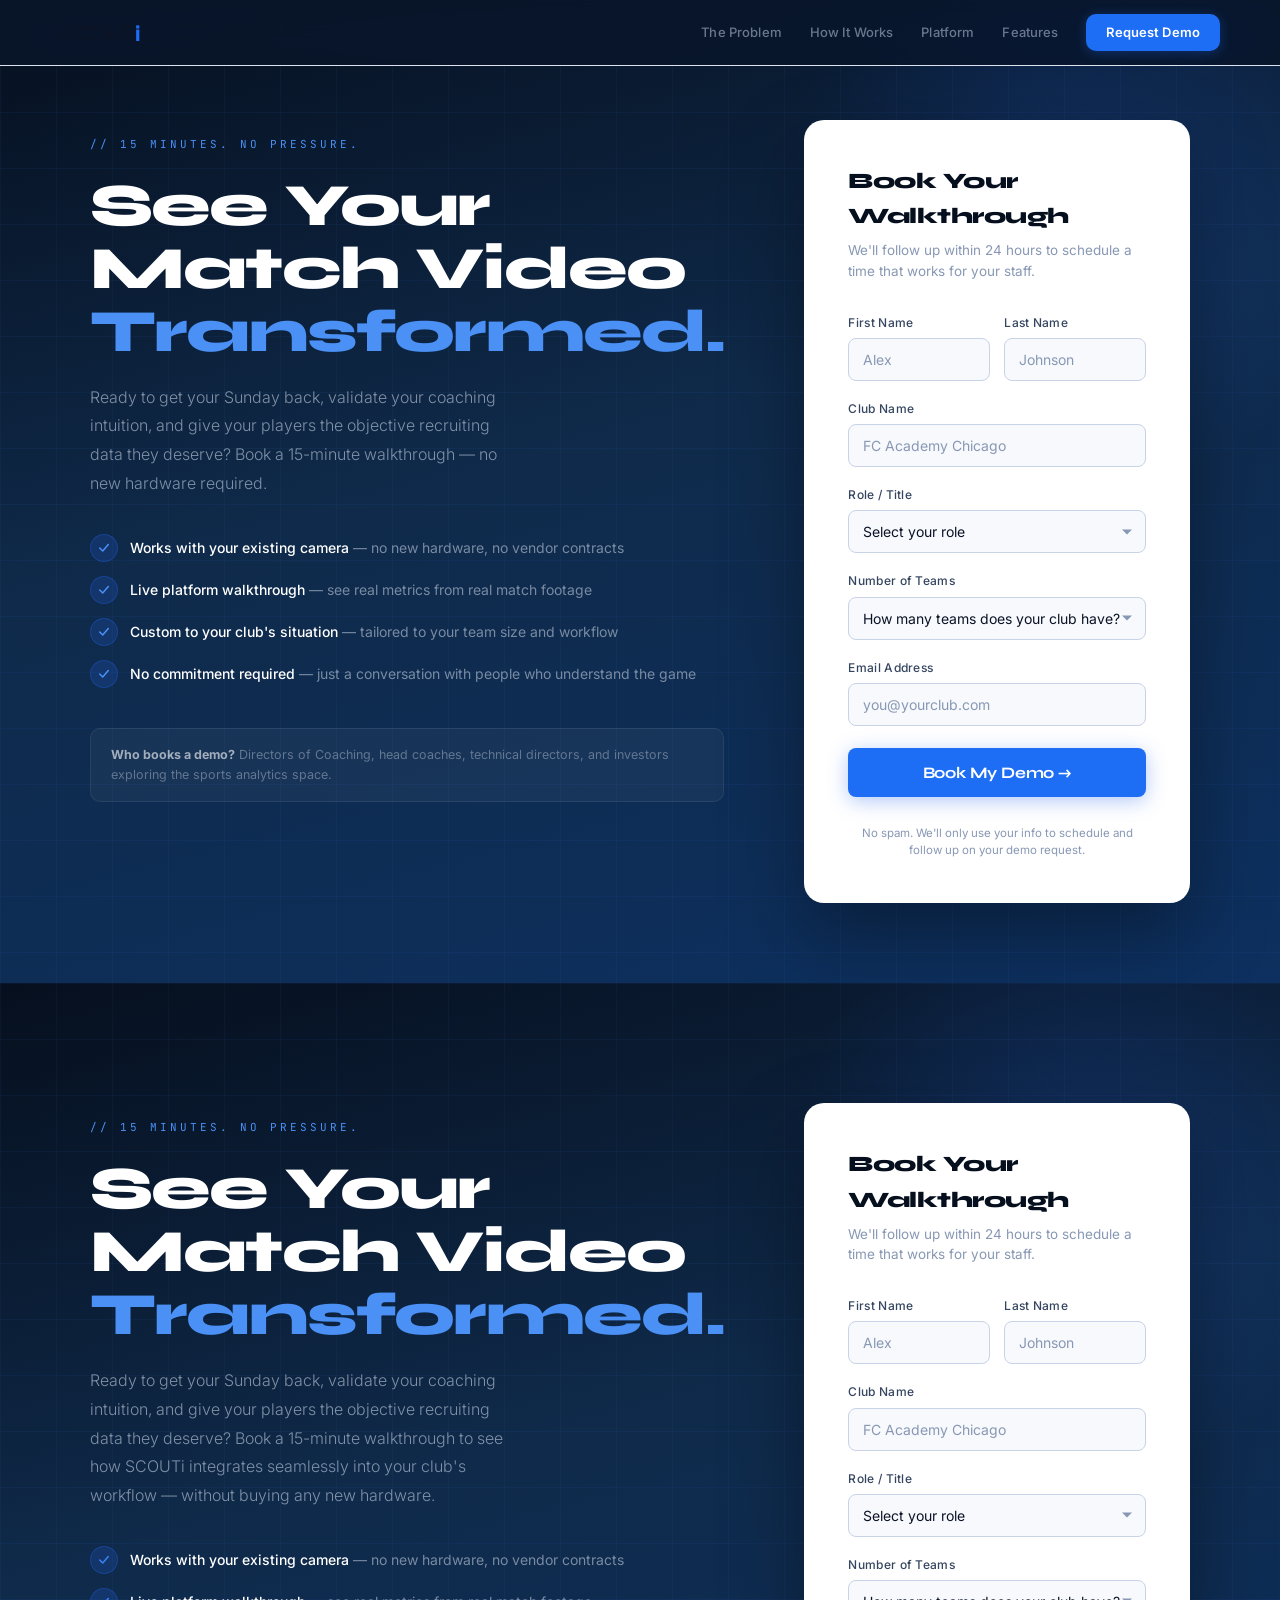
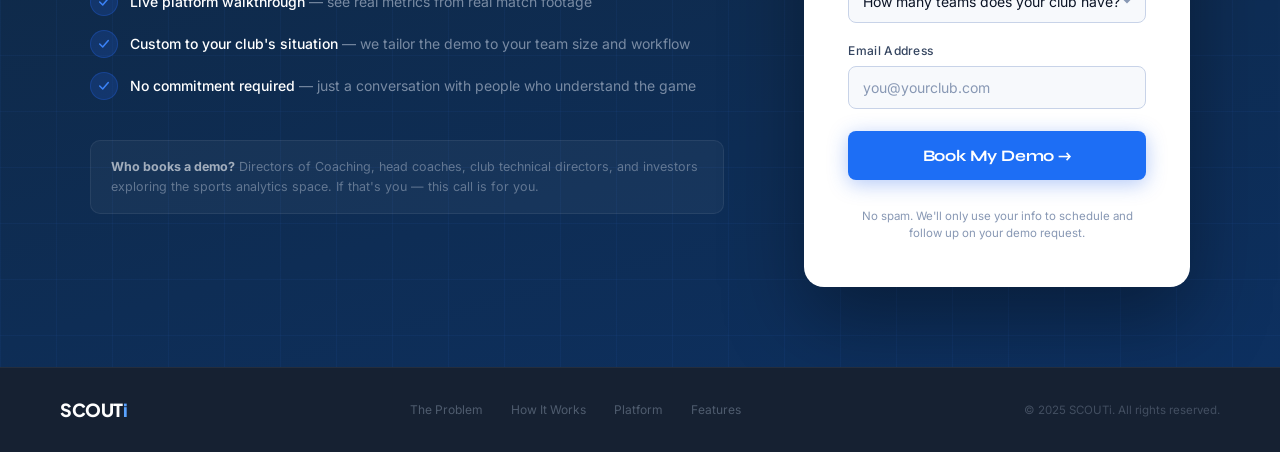
==== commit aa9ce8ca: "Update demo.html" ====
--- a/demo.html
+++ b/demo.html
@@ -1,4 +1,116 @@
 <!DOCTYPE html>
+<html lang="en">
+<head>
+<meta charset="UTF-8">
+<meta name="viewport" content="width=device-width, initial-scale=1.0">
+<title>Request Demo — SCOUTi</title>
+<link rel="stylesheet" href="scouti.css">
+<style>
+#demo-page {
+  min-height: 100vh;
+  background: linear-gradient(165deg, var(--blue-deep) 0%, var(--blue-night) 45%, #0d3060 100%);
+  padding: 120px 56px 80px; position: relative; overflow: hidden;
+  display: flex; align-items: center;
+}
+#demo-page::before { content: ''; position: absolute; inset: 0; background-image: linear-gradient(rgba(29,110,245,0.06) 1px, transparent 1px), linear-gradient(90deg, rgba(29,110,245,0.06) 1px, transparent 1px); background-size: 56px 56px; }
+#demo-page::after { content: ''; position: absolute; top: -100px; right: -100px; width: 600px; height: 600px; background: radial-gradient(ellipse, rgba(29,110,245,0.18) 0%, transparent 70%); pointer-events: none; }
+.demo-inner { max-width: 1100px; margin: 0 auto; width: 100%; position: relative; z-index: 1; display: grid; grid-template-columns: 1fr 1fr; gap: 80px; align-items: start; }
+
+.demo-copy { padding-top: 16px; }
+.demo-eyebrow { font-family: var(--font-mono); font-size: 11px; letter-spacing: 3px; text-transform: uppercase; color: var(--blue-light); margin-bottom: 20px; display: block; opacity: 0; animation: fadeUp 0.6s 0.2s ease forwards; }
+.demo-h1 { font-family: var(--font-display); font-weight: 800; font-size: clamp(36px, 5vw, 60px); line-height: 1.05; letter-spacing: -0.5px; color: var(--white); opacity: 0; animation: fadeUp 0.7s 0.35s ease forwards; }
+.demo-h1 .accent { color: var(--blue-light); }
+.demo-body { margin-top: 20px; font-size: 16px; color: rgba(148,163,184,0.85); line-height: 1.8; font-weight: 300; max-width: 420px; opacity: 0; animation: fadeUp 0.7s 0.5s ease forwards; }
+.demo-promises { margin-top: 36px; display: flex; flex-direction: column; gap: 14px; opacity: 0; animation: fadeUp 0.7s 0.65s ease forwards; }
+.dp { display: flex; align-items: center; gap: 12px; }
+.dp-check { width: 28px; height: 28px; border-radius: 50%; background: rgba(29,110,245,0.2); border: 1px solid rgba(29,110,245,0.3); display: flex; align-items: center; justify-content: center; flex-shrink: 0; }
+.dp-text { font-size: 14px; color: rgba(148,163,184,0.8); line-height: 1.5; }
+.dp-text strong { color: var(--white); font-weight: 500; }
+.demo-disclaimer { margin-top: 40px; padding: 16px 20px; background: rgba(255,255,255,0.04); border: 1px solid rgba(255,255,255,0.07); border-radius: var(--radius); font-size: 12.5px; color: rgba(148,163,184,0.6); line-height: 1.6; opacity: 0; animation: fadeUp 0.7s 0.8s ease forwards; }
+
+.demo-form-card { background: var(--white); border-radius: var(--radius-xl); padding: 44px; box-shadow: 0 32px 80px rgba(0,0,0,0.35); opacity: 0; animation: fadeUp 0.8s 0.4s ease forwards; }
+.dfc-title { font-family: var(--font-display); font-weight: 800; font-size: 22px; color: var(--text); letter-spacing: -0.3px; margin-bottom: 6px; }
+.dfc-sub { font-size: 13.5px; color: var(--grey); margin-bottom: 32px; line-height: 1.5; }
+.form-grid { display: flex; flex-direction: column; gap: 18px; }
+.form-row { display: grid; grid-template-columns: 1fr 1fr; gap: 14px; }
+.form-group { display: flex; flex-direction: column; gap: 6px; }
+.form-group.full { grid-column: span 2; }
+.form-label { font-size: 12px; font-weight: 500; color: var(--grey-dark); letter-spacing: 0.3px; }
+.form-input, .form-select { width: 100%; padding: 12px 14px; background: var(--off-white); border: 1.5px solid var(--grey-line); border-radius: var(--radius); font-family: var(--font-body); font-size: 14px; color: var(--text); outline: none; transition: border-color 0.2s, box-shadow 0.2s; appearance: none; }
+.form-input:focus, .form-select:focus { border-color: var(--blue-bright); box-shadow: 0 0 0 3px rgba(29,110,245,0.1); }
+.form-input::placeholder { color: var(--grey); }
+.select-wrap { position: relative; }
+.select-wrap::after { content: ''; position: absolute; right: 14px; top: 50%; transform: translateY(-50%); width: 0; height: 0; border-left: 5px solid transparent; border-right: 5px solid transparent; border-top: 5px solid var(--grey); pointer-events: none; }
+.form-submit { width: 100%; background: var(--blue-bright); color: white; border: none; padding: 15px; border-radius: var(--radius); font-family: var(--font-display); font-weight: 700; font-size: 16px; cursor: pointer; transition: background 0.2s, transform 0.15s, box-shadow 0.2s; box-shadow: 0 4px 20px rgba(29,110,245,0.35); margin-top: 4px; letter-spacing: -0.2px; }
+.form-submit:hover { background: #1658d4; transform: translateY(-1px); box-shadow: 0 8px 28px rgba(29,110,245,0.45); }
+.form-note { text-align: center; font-size: 11.5px; color: var(--grey); margin-top: 10px; line-height: 1.5; }
+.form-success { display: none; text-align: center; padding: 24px 0; }
+.fs-icon { width: 60px; height: 60px; border-radius: 50%; background: var(--glow); border: 2px solid var(--blue-bright); display: flex; align-items: center; justify-content: center; margin: 0 auto 18px; }
+.fs-title { font-family: var(--font-display); font-weight: 800; font-size: 22px; color: var(--text); margin-bottom: 8px; }
+.fs-body { font-size: 14px; color: var(--grey-dark); line-height: 1.7; }
+
+@media (max-width: 900px) {
+  #demo-page { padding: 100px 24px 60px; align-items: flex-start; }
+  .demo-inner { grid-template-columns: 1fr; gap: 40px; }
+  .demo-form-card { padding: 28px 24px; }
+  .form-row { grid-template-columns: 1fr; }
+  .form-group.full { grid-column: span 1; }
+}
+</style>
+</head>
+<body>
+
+<section id="demo-page">
+  <div class="demo-inner">
+    <div class="demo-copy">
+      <span class="demo-eyebrow">// 15 Minutes. No Pressure.</span>
+      <h1 class="demo-h1">See Your Match Video<br><span class="accent">Transformed.</span></h1>
+      <p class="demo-body">Ready to get your Sunday back, validate your coaching intuition, and give your players the objective recruiting data they deserve? Book a 15-minute walkthrough — no new hardware required.</p>
+      <div class="demo-promises">
+        <div class="dp"><div class="dp-check"><svg width="12" height="12" viewBox="0 0 14 14" fill="none"><polyline points="2,7 5.5,10.5 12,3" stroke="var(--blue-light)" stroke-width="1.8" stroke-linecap="round" stroke-linejoin="round"/></svg></div><div class="dp-text"><strong>Works with your existing camera</strong> — no new hardware, no vendor contracts</div></div>
+        <div class="dp"><div class="dp-check"><svg width="12" height="12" viewBox="0 0 14 14" fill="none"><polyline points="2,7 5.5,10.5 12,3" stroke="var(--blue-light)" stroke-width="1.8" stroke-linecap="round" stroke-linejoin="round"/></svg></div><div class="dp-text"><strong>Live platform walkthrough</strong> — see real metrics from real match footage</div></div>
+        <div class="dp"><div class="dp-check"><svg width="12" height="12" viewBox="0 0 14 14" fill="none"><polyline points="2,7 5.5,10.5 12,3" stroke="var(--blue-light)" stroke-width="1.8" stroke-linecap="round" stroke-linejoin="round"/></svg></div><div class="dp-text"><strong>Custom to your club's situation</strong> — tailored to your team size and workflow</div></div>
+        <div class="dp"><div class="dp-check"><svg width="12" height="12" viewBox="0 0 14 14" fill="none"><polyline points="2,7 5.5,10.5 12,3" stroke="var(--blue-light)" stroke-width="1.8" stroke-linecap="round" stroke-linejoin="round"/></svg></div><div class="dp-text"><strong>No commitment required</strong> — just a conversation with people who understand the game</div></div>
+      </div>
+      <div class="demo-disclaimer"><strong style="color:rgba(255,255,255,0.6)">Who books a demo?</strong> Directors of Coaching, head coaches, technical directors, and investors exploring the sports analytics space.</div>
+    </div>
+
+    <div class="demo-form-card">
+      <div id="formContent">
+        <div class="dfc-title">Book Your Walkthrough</div>
+        <p class="dfc-sub">We'll follow up within 24 hours to schedule a time that works for your staff.</p>
+        <form class="form-grid" onsubmit="handleSubmit(event)">
+          <div class="form-row">
+            <div class="form-group"><label class="form-label">First Name</label><input class="form-input" type="text" placeholder="Alex" required/></div>
+            <div class="form-group"><label class="form-label">Last Name</label><input class="form-input" type="text" placeholder="Johnson" required/></div>
+          </div>
+          <div class="form-group full"><label class="form-label">Club Name</label><input class="form-input" type="text" placeholder="FC Academy Chicago" required/></div>
+          <div class="form-group full"><label class="form-label">Role / Title</label><div class="select-wrap"><select class="form-select" required><option value="" disabled selected>Select your role</option><option>Director of Coaching</option><option>Head Coach</option><option>Technical Director</option><option>Club Administrator</option><option>College Scout / Recruiter</option><option>Investor / Advisor</option><option>Other</option></select></div></div>
+          <div class="form-group full"><label class="form-label">Number of Teams</label><div class="select-wrap"><select class="form-select" required><option value="" disabled selected>How many teams does your club have?</option><option>1–3 teams</option><option>4–8 teams</option><option>9–16 teams</option><option>17–30 teams</option><option>30+ teams</option></select></div></div>
+          <div class="form-group full"><label class="form-label">Email Address</label><input class="form-input" type="email" placeholder="you@yourclub.com" required/></div>
+          <button type="submit" class="form-submit">Book My Demo →</button>
+          <p class="form-note">No spam. We'll only use your info to schedule and follow up on your demo request.</p>
+        </form>
+      </div>
+      <div class="form-success" id="formSuccess">
+        <div class="fs-icon"><svg width="26" height="26" viewBox="0 0 28 28" fill="none"><polyline points="4,14 10,20 24,6" stroke="var(--blue-bright)" stroke-width="2.2" stroke-linecap="round" stroke-linejoin="round"/></svg></div>
+        <div class="fs-title">Request Received</div>
+        <p class="fs-body">We'll be in touch within 24 hours. In the meantime, explore the <a href="platform.html" style="color:var(--blue-bright);font-weight:500">platform overview</a> or read about <a href="problem.html" style="color:var(--blue-bright);font-weight:500">the problem we're solving</a>.</p>
+      </div>
+    </div>
+  </div>
+</section>
+
+<script src="layout.js"></script>
+<script>
+function handleSubmit(e) {
+  e.preventDefault();
+  document.getElementById('formContent').style.display = 'none';
+  document.getElementById('formSuccess').style.display = 'block';
+}
+</script>
+</body>
+</html><!DOCTYPE html>
 <html lang="en">
 <head>
 <meta charset="UTF-8">
--- a/scouti.css
+++ b/scouti.css
@@ -3,7 +3,7 @@
    Athletic × Data-Driven — Blue on White
    ═══════════════════════════════════════════════ */
 
-@import url('https://fonts.googleapis.com/css2?family=Outfit:wght@300;400;500;600;700;800&family=Inter:wght@300;400;500;600&family=JetBrains+Mono:wght@400;500&display=swap');
+@import url('https://fonts.googleapis.com/css2?family=Plus+Jakarta+Sans:wght@400;500;600;700;800&family=Inter:wght@300;400;500;600&family=JetBrains+Mono:wght@400;500&display=swap');
 
 /* ── TOKENS ── */
 :root {
@@ -41,7 +41,7 @@
   --red-dim:      rgba(230,57,70,0.08);
 
   /* Typography scale */
-  --font-display: 'Outfit', sans-serif;
+  --font-display: 'Plus Jakarta Sans', sans-serif;
   --font-body:    'Inter', sans-serif;
   --font-mono:    'JetBrains Mono', monospace;
 
@@ -89,7 +89,7 @@
 /* Logo */
 .logo {
   font-family: var(--font-display); font-weight: 800;
-  font-size: 21px; letter-spacing: -0.8px;
+  font-size: 21px; letter-spacing: -0.3px;
   color: var(--text); text-decoration: none;
   display: flex; align-items: center; gap: 1px;
   transition: opacity 0.2s;
@@ -198,21 +198,159 @@
   font-weight: 500;
 }
 
+/* ── HERO EYEBROW ── */
+.hero-eyebrow {
+  font-family: var(--font-mono);
+  font-size: 11px; letter-spacing: 3px; text-transform: uppercase;
+  color: var(--blue-light); margin-bottom: 22px;
+  position: relative; z-index: 1;
+  opacity: 0; animation: fadeUp 0.6s 0.2s ease forwards;
+}
+
+/* ── HARDWARE BADGES ── */
+.hw-badges { display: flex; gap: 8px; justify-content: center; flex-wrap: wrap; }
+.hw-label {
+  font-family: var(--font-mono); font-size: 10px;
+  letter-spacing: 1.5px; text-transform: uppercase;
+  color: rgba(148,163,184,0.4); display: flex; align-items: center;
+}
+.hw-badge {
+  font-family: var(--font-mono); font-size: 10px;
+  letter-spacing: 1.5px; text-transform: uppercase;
+  color: rgba(148,163,184,0.55);
+  border: 1px solid rgba(29,110,245,0.18);
+  padding: 4px 11px; border-radius: 20px;
+  background: rgba(29,110,245,0.06);
+}
+
+/* ── VIDEO CHROME ── */
+.chrome-title {
+  margin-left: 10px; font-family: var(--font-mono);
+  font-size: 10px; color: rgba(148,163,184,0.45);
+  letter-spacing: 1.5px; text-transform: uppercase;
+}
+.vp-label {
+  font-family: var(--font-mono); font-size: 10px;
+  letter-spacing: 2.5px; text-transform: uppercase;
+  color: rgba(29,110,245,0.45); position: relative; z-index: 1;
+}
+
+/* ── STATS STRIP ── */
+.ss-val {
+  font-family: var(--font-display); font-weight: 700;
+  font-size: 26px; color: var(--white); letter-spacing: -0.3px;
+}
+.ss-lbl { font-size: 11px; color: var(--grey); margin-top: 3px; }
+
+/* ── PROBLEM STRIP QUOTE ── */
+.ps-quote {
+  font-family: var(--font-display); font-weight: 700;
+  font-size: clamp(22px, 2.5vw, 32px); line-height: 1.25;
+  color: var(--blue-deep); letter-spacing: -0.3px;
+}
+.ps-quote .red { color: var(--red); }
+
+/* ── HOW STEPS ── */
+.step-num {
+  font-family: var(--font-mono); font-size: 11px;
+  letter-spacing: 2px; color: var(--blue-bright);
+  text-transform: uppercase; margin-bottom: 18px;
+  display: flex; align-items: center; gap: 8px;
+}
+.step-num-circle {
+  width: 24px; height: 24px; border-radius: 50%;
+  background: var(--blue-bright); color: white;
+  font-family: var(--font-display); font-weight: 700; font-size: 12px;
+  display: flex; align-items: center; justify-content: center; flex-shrink: 0;
+}
+.step-title {
+  font-family: var(--font-display); font-weight: 700;
+  font-size: 20px; color: var(--blue-deep); letter-spacing: -0.3px; margin-bottom: 10px;
+}
+.step-body { font-size: 14px; color: var(--grey-dark); line-height: 1.75; font-weight: 300; }
+
+/* ── PLATFORM CARDS ── */
+.plat-tag {
+  font-family: var(--font-mono); font-size: 10px;
+  letter-spacing: 2px; text-transform: uppercase;
+  padding: 5px 12px; border-radius: 20px; display: inline-block; margin-bottom: 20px;
+}
+.plat-tag.club-tag  { background: rgba(255,255,255,0.07); color: var(--grey); }
+.plat-tag.player-tag { background: rgba(29,110,245,0.2); color: var(--blue-light); }
+.plat-title {
+  font-family: var(--font-display); font-weight: 700;
+  font-size: 24px; color: var(--white); letter-spacing: -0.3px; margin-bottom: 12px;
+}
+.plat-body { font-size: 14px; color: rgba(148,163,184,0.7); line-height: 1.8; font-weight: 300; margin-bottom: 22px; }
+
+/* ── FEATURE TILES ── */
+.feat-tile-title {
+  font-family: var(--font-display); font-weight: 700;
+  font-size: 16px; color: var(--blue-deep); letter-spacing: -0.2px; margin-bottom: 8px;
+}
+.feat-tile-body { font-size: 13.5px; color: var(--grey-dark); line-height: 1.7; font-weight: 300; }
+
+/* ── CTA FORM ── */
+.cta-row input {
+  flex: 1; background: white; border: none; color: var(--text);
+  padding: 15px 18px; font-family: var(--font-body); font-size: 14px; outline: none;
+}
+.cta-row input::placeholder { color: var(--grey); }
+.cta-row button {
+  background: var(--blue-deep); color: white; border: none;
+  padding: 15px 22px; font-family: var(--font-body);
+  font-weight: 600; font-size: 13px; cursor: pointer;
+  white-space: nowrap; transition: background 0.2s;
+}
+.cta-row button:hover { background: #040d1a; }
+.cta-note { color: rgba(255,255,255,0.4); font-size: 12px; margin-top: 12px; }
+.form-ok {
+  display: none; color: rgba(255,255,255,0.9);
+  font-family: var(--font-mono); font-size: 13px;
+  letter-spacing: 1px; margin-top: 14px;
+}
+
+/* ── PAGE HERO (sub-pages) ── */
+.page-eyebrow {
+  font-family: var(--font-mono); font-size: 11px;
+  letter-spacing: 3px; text-transform: uppercase;
+  color: var(--blue-light); margin-bottom: 18px; display: block;
+  opacity: 0; animation: fadeUp 0.6s 0.2s ease forwards;
+}
+.page-h1 {
+  font-family: var(--font-display); font-weight: 800;
+  font-size: clamp(40px, 5.5vw, 72px); line-height: 1.04;
+  letter-spacing: -0.5px; color: var(--white);
+  opacity: 0; animation: fadeUp 0.7s 0.35s ease forwards;
+}
+.page-h1 .accent { color: var(--blue-light); }
+.page-sub {
+  margin-top: 18px; font-size: 17px; line-height: 1.75;
+  color: rgba(148,163,184,0.85); font-weight: 300;
+  opacity: 0; animation: fadeUp 0.7s 0.5s ease forwards;
+}
+
+/* ── FADE UP ANIMATION ── */
+@keyframes fadeUp {
+  from { opacity: 0; transform: translateY(20px); }
+  to   { opacity: 1; transform: translateY(0); }
+}
+
 /* ── TYPOGRAPHY ── */
 h1, h2, h3, h4 {
   font-family: var(--font-display);
   font-weight: 800;
-  line-height: 1.05;
-  letter-spacing: -1.8px;
+  line-height: 1.06;
+  letter-spacing: -0.5px;
   color: var(--text);
 }
 h2 {
   font-size: clamp(32px, 4vw, 52px);
-  line-height: 1.07;
+  line-height: 1.08;
 }
 h3 {
   font-size: clamp(20px, 2vw, 26px);
-  letter-spacing: -0.8px;
+  letter-spacing: -0.3px;
 }
 
 /* ── SECTIONS ── */
@@ -292,7 +430,7 @@
 /* ── STAT DISPLAY ── */
 .stat-val {
   font-family: var(--font-display); font-weight: 800;
-  line-height: 1; letter-spacing: -1.5px;
+  line-height: 1; letter-spacing: -0.5px;
 }
 .stat-lbl {
   font-family: var(--font-mono); font-size: 10px;
@@ -327,7 +465,7 @@
 .mb-val {
   font-family: var(--font-display); font-weight: 800;
   font-size: 24px; line-height: 1;
-  color: var(--blue-bright);
+  color: var(--blue-bright); letter-spacing: -0.3px;
 }
 .mb-lbl {
   font-family: var(--font-mono); font-size: 8.5px;
--- a/scouti.css
+++ b/scouti.css
@@ -3,7 +3,7 @@
    Athletic × Data-Driven — Blue on White
    ═══════════════════════════════════════════════ */
 
-@import url('https://fonts.googleapis.com/css2?family=Outfit:wght@300;400;500;600;700;800&family=Inter:wght@300;400;500;600&family=JetBrains+Mono:wght@400;500&display=swap');
+@import url('https://fonts.googleapis.com/css2?family=Plus+Jakarta+Sans:wght@400;500;600;700;800&family=Inter:wght@300;400;500;600&family=JetBrains+Mono:wght@400;500&display=swap');
 
 /* ── TOKENS ── */
 :root {
@@ -41,7 +41,7 @@
   --red-dim:      rgba(230,57,70,0.08);
 
   /* Typography scale */
-  --font-display: 'Outfit', sans-serif;
+  --font-display: 'Plus Jakarta Sans', sans-serif;
   --font-body:    'Inter', sans-serif;
   --font-mono:    'JetBrains Mono', monospace;
 
@@ -89,7 +89,7 @@
 /* Logo */
 .logo {
   font-family: var(--font-display); font-weight: 800;
-  font-size: 21px; letter-spacing: -0.8px;
+  font-size: 21px; letter-spacing: -0.3px;
   color: var(--text); text-decoration: none;
   display: flex; align-items: center; gap: 1px;
   transition: opacity 0.2s;
@@ -198,21 +198,159 @@
   font-weight: 500;
 }
 
+/* ── HERO EYEBROW ── */
+.hero-eyebrow {
+  font-family: var(--font-mono);
+  font-size: 11px; letter-spacing: 3px; text-transform: uppercase;
+  color: var(--blue-light); margin-bottom: 22px;
+  position: relative; z-index: 1;
+  opacity: 0; animation: fadeUp 0.6s 0.2s ease forwards;
+}
+
+/* ── HARDWARE BADGES ── */
+.hw-badges { display: flex; gap: 8px; justify-content: center; flex-wrap: wrap; }
+.hw-label {
+  font-family: var(--font-mono); font-size: 10px;
+  letter-spacing: 1.5px; text-transform: uppercase;
+  color: rgba(148,163,184,0.4); display: flex; align-items: center;
+}
+.hw-badge {
+  font-family: var(--font-mono); font-size: 10px;
+  letter-spacing: 1.5px; text-transform: uppercase;
+  color: rgba(148,163,184,0.55);
+  border: 1px solid rgba(29,110,245,0.18);
+  padding: 4px 11px; border-radius: 20px;
+  background: rgba(29,110,245,0.06);
+}
+
+/* ── VIDEO CHROME ── */
+.chrome-title {
+  margin-left: 10px; font-family: var(--font-mono);
+  font-size: 10px; color: rgba(148,163,184,0.45);
+  letter-spacing: 1.5px; text-transform: uppercase;
+}
+.vp-label {
+  font-family: var(--font-mono); font-size: 10px;
+  letter-spacing: 2.5px; text-transform: uppercase;
+  color: rgba(29,110,245,0.45); position: relative; z-index: 1;
+}
+
+/* ── STATS STRIP ── */
+.ss-val {
+  font-family: var(--font-display); font-weight: 700;
+  font-size: 26px; color: var(--white); letter-spacing: -0.3px;
+}
+.ss-lbl { font-size: 11px; color: var(--grey); margin-top: 3px; }
+
+/* ── PROBLEM STRIP QUOTE ── */
+.ps-quote {
+  font-family: var(--font-display); font-weight: 700;
+  font-size: clamp(22px, 2.5vw, 32px); line-height: 1.25;
+  color: var(--blue-deep); letter-spacing: -0.3px;
+}
+.ps-quote .red { color: var(--red); }
+
+/* ── HOW STEPS ── */
+.step-num {
+  font-family: var(--font-mono); font-size: 11px;
+  letter-spacing: 2px; color: var(--blue-bright);
+  text-transform: uppercase; margin-bottom: 18px;
+  display: flex; align-items: center; gap: 8px;
+}
+.step-num-circle {
+  width: 24px; height: 24px; border-radius: 50%;
+  background: var(--blue-bright); color: white;
+  font-family: var(--font-display); font-weight: 700; font-size: 12px;
+  display: flex; align-items: center; justify-content: center; flex-shrink: 0;
+}
+.step-title {
+  font-family: var(--font-display); font-weight: 700;
+  font-size: 20px; color: var(--blue-deep); letter-spacing: -0.3px; margin-bottom: 10px;
+}
+.step-body { font-size: 14px; color: var(--grey-dark); line-height: 1.75; font-weight: 300; }
+
+/* ── PLATFORM CARDS ── */
+.plat-tag {
+  font-family: var(--font-mono); font-size: 10px;
+  letter-spacing: 2px; text-transform: uppercase;
+  padding: 5px 12px; border-radius: 20px; display: inline-block; margin-bottom: 20px;
+}
+.plat-tag.club-tag  { background: rgba(255,255,255,0.07); color: var(--grey); }
+.plat-tag.player-tag { background: rgba(29,110,245,0.2); color: var(--blue-light); }
+.plat-title {
+  font-family: var(--font-display); font-weight: 700;
+  font-size: 24px; color: var(--white); letter-spacing: -0.3px; margin-bottom: 12px;
+}
+.plat-body { font-size: 14px; color: rgba(148,163,184,0.7); line-height: 1.8; font-weight: 300; margin-bottom: 22px; }
+
+/* ── FEATURE TILES ── */
+.feat-tile-title {
+  font-family: var(--font-display); font-weight: 700;
+  font-size: 16px; color: var(--blue-deep); letter-spacing: -0.2px; margin-bottom: 8px;
+}
+.feat-tile-body { font-size: 13.5px; color: var(--grey-dark); line-height: 1.7; font-weight: 300; }
+
+/* ── CTA FORM ── */
+.cta-row input {
+  flex: 1; background: white; border: none; color: var(--text);
+  padding: 15px 18px; font-family: var(--font-body); font-size: 14px; outline: none;
+}
+.cta-row input::placeholder { color: var(--grey); }
+.cta-row button {
+  background: var(--blue-deep); color: white; border: none;
+  padding: 15px 22px; font-family: var(--font-body);
+  font-weight: 600; font-size: 13px; cursor: pointer;
+  white-space: nowrap; transition: background 0.2s;
+}
+.cta-row button:hover { background: #040d1a; }
+.cta-note { color: rgba(255,255,255,0.4); font-size: 12px; margin-top: 12px; }
+.form-ok {
+  display: none; color: rgba(255,255,255,0.9);
+  font-family: var(--font-mono); font-size: 13px;
+  letter-spacing: 1px; margin-top: 14px;
+}
+
+/* ── PAGE HERO (sub-pages) ── */
+.page-eyebrow {
+  font-family: var(--font-mono); font-size: 11px;
+  letter-spacing: 3px; text-transform: uppercase;
+  color: var(--blue-light); margin-bottom: 18px; display: block;
+  opacity: 0; animation: fadeUp 0.6s 0.2s ease forwards;
+}
+.page-h1 {
+  font-family: var(--font-display); font-weight: 800;
+  font-size: clamp(40px, 5.5vw, 72px); line-height: 1.04;
+  letter-spacing: -0.5px; color: var(--white);
+  opacity: 0; animation: fadeUp 0.7s 0.35s ease forwards;
+}
+.page-h1 .accent { color: var(--blue-light); }
+.page-sub {
+  margin-top: 18px; font-size: 17px; line-height: 1.75;
+  color: rgba(148,163,184,0.85); font-weight: 300;
+  opacity: 0; animation: fadeUp 0.7s 0.5s ease forwards;
+}
+
+/* ── FADE UP ANIMATION ── */
+@keyframes fadeUp {
+  from { opacity: 0; transform: translateY(20px); }
+  to   { opacity: 1; transform: translateY(0); }
+}
+
 /* ── TYPOGRAPHY ── */
 h1, h2, h3, h4 {
   font-family: var(--font-display);
   font-weight: 800;
-  line-height: 1.05;
-  letter-spacing: -1.8px;
+  line-height: 1.06;
+  letter-spacing: -0.5px;
   color: var(--text);
 }
 h2 {
   font-size: clamp(32px, 4vw, 52px);
-  line-height: 1.07;
+  line-height: 1.08;
 }
 h3 {
   font-size: clamp(20px, 2vw, 26px);
-  letter-spacing: -0.8px;
+  letter-spacing: -0.3px;
 }
 
 /* ── SECTIONS ── */
@@ -292,7 +430,7 @@
 /* ── STAT DISPLAY ── */
 .stat-val {
   font-family: var(--font-display); font-weight: 800;
-  line-height: 1; letter-spacing: -1.5px;
+  line-height: 1; letter-spacing: -0.5px;
 }
 .stat-lbl {
   font-family: var(--font-mono); font-size: 10px;
@@ -327,7 +465,7 @@
 .mb-val {
   font-family: var(--font-display); font-weight: 800;
   font-size: 24px; line-height: 1;
-  color: var(--blue-bright);
+  color: var(--blue-bright); letter-spacing: -0.3px;
 }
 .mb-lbl {
   font-family: var(--font-mono); font-size: 8.5px;
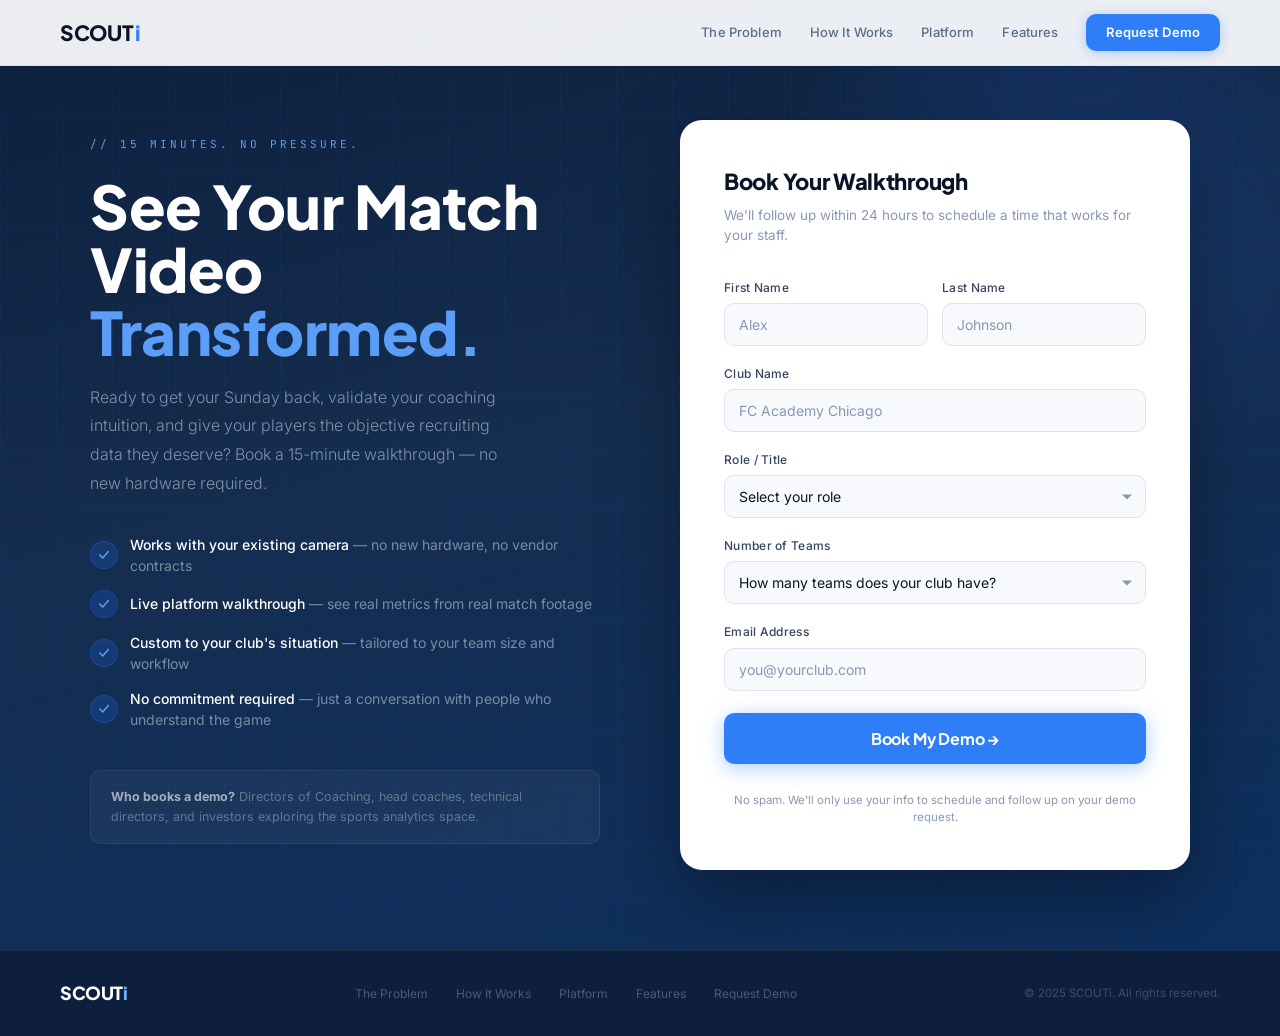
==== commit 9019ab2d: "Update demo.html" ====
--- a/demo.html
+++ b/demo.html
@@ -14,6 +14,7 @@
 }
 #demo-page::before { content: ''; position: absolute; inset: 0; background-image: linear-gradient(rgba(29,110,245,0.06) 1px, transparent 1px), linear-gradient(90deg, rgba(29,110,245,0.06) 1px, transparent 1px); background-size: 56px 56px; }
 #demo-page::after { content: ''; position: absolute; top: -100px; right: -100px; width: 600px; height: 600px; background: radial-gradient(ellipse, rgba(29,110,245,0.18) 0%, transparent 70%); pointer-events: none; }
+
 .demo-inner { max-width: 1100px; margin: 0 auto; width: 100%; position: relative; z-index: 1; display: grid; grid-template-columns: 1fr 1fr; gap: 80px; align-items: start; }
 
 .demo-copy { padding-top: 16px; }
@@ -43,7 +44,9 @@
 .select-wrap::after { content: ''; position: absolute; right: 14px; top: 50%; transform: translateY(-50%); width: 0; height: 0; border-left: 5px solid transparent; border-right: 5px solid transparent; border-top: 5px solid var(--grey); pointer-events: none; }
 .form-submit { width: 100%; background: var(--blue-bright); color: white; border: none; padding: 15px; border-radius: var(--radius); font-family: var(--font-display); font-weight: 700; font-size: 16px; cursor: pointer; transition: background 0.2s, transform 0.15s, box-shadow 0.2s; box-shadow: 0 4px 20px rgba(29,110,245,0.35); margin-top: 4px; letter-spacing: -0.2px; }
 .form-submit:hover { background: #1658d4; transform: translateY(-1px); box-shadow: 0 8px 28px rgba(29,110,245,0.45); }
+.form-submit:disabled { opacity: 0.6; cursor: not-allowed; transform: none; }
 .form-note { text-align: center; font-size: 11.5px; color: var(--grey); margin-top: 10px; line-height: 1.5; }
+.form-error { display: none; text-align: center; font-size: 12.5px; color: var(--red); margin-top: 10px; font-family: var(--font-mono); letter-spacing: 0.5px; }
 .form-success { display: none; text-align: center; padding: 24px 0; }
 .fs-icon { width: 60px; height: 60px; border-radius: 50%; background: var(--glow); border: 2px solid var(--blue-bright); display: flex; align-items: center; justify-content: center; margin: 0 auto 18px; }
 .fs-title { font-family: var(--font-display); font-weight: 800; font-size: 22px; color: var(--text); margin-bottom: 8px; }
@@ -62,165 +65,32 @@
 
 <section id="demo-page">
   <div class="demo-inner">
+
+    <!-- LEFT: copy -->
     <div class="demo-copy">
       <span class="demo-eyebrow">// 15 Minutes. No Pressure.</span>
       <h1 class="demo-h1">See Your Match Video<br><span class="accent">Transformed.</span></h1>
       <p class="demo-body">Ready to get your Sunday back, validate your coaching intuition, and give your players the objective recruiting data they deserve? Book a 15-minute walkthrough — no new hardware required.</p>
       <div class="demo-promises">
-        <div class="dp"><div class="dp-check"><svg width="12" height="12" viewBox="0 0 14 14" fill="none"><polyline points="2,7 5.5,10.5 12,3" stroke="var(--blue-light)" stroke-width="1.8" stroke-linecap="round" stroke-linejoin="round"/></svg></div><div class="dp-text"><strong>Works with your existing camera</strong> — no new hardware, no vendor contracts</div></div>
-        <div class="dp"><div class="dp-check"><svg width="12" height="12" viewBox="0 0 14 14" fill="none"><polyline points="2,7 5.5,10.5 12,3" stroke="var(--blue-light)" stroke-width="1.8" stroke-linecap="round" stroke-linejoin="round"/></svg></div><div class="dp-text"><strong>Live platform walkthrough</strong> — see real metrics from real match footage</div></div>
-        <div class="dp"><div class="dp-check"><svg width="12" height="12" viewBox="0 0 14 14" fill="none"><polyline points="2,7 5.5,10.5 12,3" stroke="var(--blue-light)" stroke-width="1.8" stroke-linecap="round" stroke-linejoin="round"/></svg></div><div class="dp-text"><strong>Custom to your club's situation</strong> — tailored to your team size and workflow</div></div>
-        <div class="dp"><div class="dp-check"><svg width="12" height="12" viewBox="0 0 14 14" fill="none"><polyline points="2,7 5.5,10.5 12,3" stroke="var(--blue-light)" stroke-width="1.8" stroke-linecap="round" stroke-linejoin="round"/></svg></div><div class="dp-text"><strong>No commitment required</strong> — just a conversation with people who understand the game</div></div>
-      </div>
-      <div class="demo-disclaimer"><strong style="color:rgba(255,255,255,0.6)">Who books a demo?</strong> Directors of Coaching, head coaches, technical directors, and investors exploring the sports analytics space.</div>
-    </div>
-
-    <div class="demo-form-card">
-      <div id="formContent">
-        <div class="dfc-title">Book Your Walkthrough</div>
-        <p class="dfc-sub">We'll follow up within 24 hours to schedule a time that works for your staff.</p>
-        <form class="form-grid" onsubmit="handleSubmit(event)">
-          <div class="form-row">
-            <div class="form-group"><label class="form-label">First Name</label><input class="form-input" type="text" placeholder="Alex" required/></div>
-            <div class="form-group"><label class="form-label">Last Name</label><input class="form-input" type="text" placeholder="Johnson" required/></div>
-          </div>
-          <div class="form-group full"><label class="form-label">Club Name</label><input class="form-input" type="text" placeholder="FC Academy Chicago" required/></div>
-          <div class="form-group full"><label class="form-label">Role / Title</label><div class="select-wrap"><select class="form-select" required><option value="" disabled selected>Select your role</option><option>Director of Coaching</option><option>Head Coach</option><option>Technical Director</option><option>Club Administrator</option><option>College Scout / Recruiter</option><option>Investor / Advisor</option><option>Other</option></select></div></div>
-          <div class="form-group full"><label class="form-label">Number of Teams</label><div class="select-wrap"><select class="form-select" required><option value="" disabled selected>How many teams does your club have?</option><option>1–3 teams</option><option>4–8 teams</option><option>9–16 teams</option><option>17–30 teams</option><option>30+ teams</option></select></div></div>
-          <div class="form-group full"><label class="form-label">Email Address</label><input class="form-input" type="email" placeholder="you@yourclub.com" required/></div>
-          <button type="submit" class="form-submit">Book My Demo →</button>
-          <p class="form-note">No spam. We'll only use your info to schedule and follow up on your demo request.</p>
-        </form>
-      </div>
-      <div class="form-success" id="formSuccess">
-        <div class="fs-icon"><svg width="26" height="26" viewBox="0 0 28 28" fill="none"><polyline points="4,14 10,20 24,6" stroke="var(--blue-bright)" stroke-width="2.2" stroke-linecap="round" stroke-linejoin="round"/></svg></div>
-        <div class="fs-title">Request Received</div>
-        <p class="fs-body">We'll be in touch within 24 hours. In the meantime, explore the <a href="platform.html" style="color:var(--blue-bright);font-weight:500">platform overview</a> or read about <a href="problem.html" style="color:var(--blue-bright);font-weight:500">the problem we're solving</a>.</p>
-      </div>
-    </div>
-  </div>
-</section>
-
-<script src="layout.js"></script>
-<script>
-function handleSubmit(e) {
-  e.preventDefault();
-  document.getElementById('formContent').style.display = 'none';
-  document.getElementById('formSuccess').style.display = 'block';
-}
-</script>
-</body>
-</html><!DOCTYPE html>
-<html lang="en">
-<head>
-<meta charset="UTF-8">
-<meta name="viewport" content="width=device-width, initial-scale=1.0">
-<title>Request Demo — SCOUTi</title>
-<link href="https://fonts.googleapis.com/css2?family=Syne:wght@400;600;700;800&family=Inter:wght@300;400;500&family=JetBrains+Mono:wght@400;500&display=swap" rel="stylesheet">
-<link rel="stylesheet" href="scouti.css">
-<style>
-#demo-page {
-  min-height:100vh;
-  background:linear-gradient(165deg,var(--blue-deep) 0%,var(--blue-mid) 45%,#0d3060 100%);
-  padding:120px 56px 80px;
-  position:relative; overflow:hidden;
-  display:flex; align-items:center;
-}
-#demo-page::before { content:''; position:absolute; inset:0; background-image:linear-gradient(rgba(59,130,246,0.06) 1px,transparent 1px),linear-gradient(90deg,rgba(59,130,246,0.06) 1px,transparent 1px); background-size:56px 56px; }
-#demo-page::after { content:''; position:absolute; top:-100px; right:-100px; width:600px; height:600px; background:radial-gradient(ellipse,rgba(37,99,235,0.2) 0%,transparent 70%); pointer-events:none; }
-
-.demo-inner { max-width:1100px; margin:0 auto; width:100%; position:relative; z-index:1; display:grid; grid-template-columns:1fr 1fr; gap:80px; align-items:start; }
-
-/* LEFT COPY */
-.demo-copy { padding-top:16px; }
-.demo-eyebrow { font-family:'JetBrains Mono',monospace; font-size:11px; letter-spacing:3px; text-transform:uppercase; color:var(--blue-light); margin-bottom:20px; display:block; opacity:0; animation:fadeUp 0.6s 0.2s ease forwards; }
-.demo-h1 { font-family:'Syne',sans-serif; font-weight:800; font-size:clamp(36px,5vw,60px); line-height:1.05; letter-spacing:-1.8px; color:var(--white); opacity:0; animation:fadeUp 0.7s 0.35s ease forwards; }
-.demo-h1 .accent { color:var(--blue-light); }
-.demo-body { margin-top:20px; font-size:16px; color:rgba(148,163,184,0.85); line-height:1.8; font-weight:300; max-width:420px; opacity:0; animation:fadeUp 0.7s 0.5s ease forwards; }
-.demo-promises { margin-top:36px; display:flex; flex-direction:column; gap:14px; opacity:0; animation:fadeUp 0.7s 0.65s ease forwards; }
-.dp { display:flex; align-items:center; gap:12px; }
-.dp-check { width:28px; height:28px; border-radius:50%; background:rgba(37,99,235,0.2); border:1px solid rgba(37,99,235,0.3); display:flex; align-items:center; justify-content:center; flex-shrink:0; }
-.dp-text { font-size:14px; color:rgba(148,163,184,0.8); line-height:1.5; }
-.dp-text strong { color:var(--white); font-weight:500; }
-.demo-disclaimer { margin-top:40px; padding:16px 20px; background:rgba(255,255,255,0.04); border:1px solid rgba(255,255,255,0.07); border-radius:10px; font-size:12.5px; color:rgba(148,163,184,0.6); line-height:1.6; opacity:0; animation:fadeUp 0.7s 0.8s ease forwards; }
-
-/* FORM CARD */
-.demo-form-card { background:var(--white); border-radius:20px; padding:44px 44px; box-shadow:0 32px 80px rgba(0,0,0,0.35); opacity:0; animation:fadeUp 0.8s 0.4s ease forwards; }
-.dfc-title { font-family:'Syne',sans-serif; font-weight:800; font-size:22px; color:var(--blue-deep); letter-spacing:-0.5px; margin-bottom:6px; }
-.dfc-sub { font-size:13.5px; color:var(--grey); margin-bottom:32px; line-height:1.5; }
-
-.form-grid { display:flex; flex-direction:column; gap:18px; }
-.form-row { display:grid; grid-template-columns:1fr 1fr; gap:14px; }
-.form-group { display:flex; flex-direction:column; gap:6px; }
-.form-group.full { grid-column:span 2; }
-.form-label { font-size:12px; font-weight:500; color:var(--grey-dark); letter-spacing:0.3px; }
-.form-input, .form-select { width:100%; padding:12px 14px; background:var(--off-white); border:1px solid var(--grey-light); border-radius:8px; font-family:'Inter',sans-serif; font-size:14px; color:var(--text); outline:none; transition:border-color 0.2s,box-shadow 0.2s; appearance:none; }
-.form-input:focus, .form-select:focus { border-color:var(--blue-bright); box-shadow:0 0 0 3px rgba(37,99,235,0.1); }
-.form-input::placeholder { color:var(--grey); }
-.select-wrap { position:relative; }
-.select-wrap::after { content:''; position:absolute; right:14px; top:50%; transform:translateY(-50%); width:0; height:0; border-left:5px solid transparent; border-right:5px solid transparent; border-top:5px solid var(--grey); pointer-events:none; }
-.form-submit { width:100%; background:var(--blue-bright); color:white; border:none; padding:15px; border-radius:8px; font-family:'Syne',sans-serif; font-weight:700; font-size:16px; cursor:pointer; transition:background 0.2s,transform 0.15s,box-shadow 0.2s; box-shadow:0 4px 20px rgba(37,99,235,0.35); margin-top:4px; }
-.form-submit:hover { background:#1d4ed8; transform:translateY(-1px); box-shadow:0 8px 28px rgba(37,99,235,0.45); }
-.form-submit:active { transform:translateY(0); }
-.form-note { text-align:center; font-size:11.5px; color:var(--grey); margin-top:10px; line-height:1.5; }
-
-/* SUCCESS STATE */
-.form-success { display:none; text-align:center; padding:24px 0; }
-.fs-icon { width:60px; height:60px; border-radius:50%; background:rgba(37,99,235,0.08); border:2px solid var(--blue-bright); display:flex; align-items:center; justify-content:center; margin:0 auto 18px; }
-.fs-title { font-family:'Syne',sans-serif; font-weight:800; font-size:22px; color:var(--blue-deep); margin-bottom:8px; }
-.fs-body { font-size:14px; color:var(--grey-dark); line-height:1.7; }
-
-@keyframes fadeUp { from{opacity:0;transform:translateY(20px)} to{opacity:1;transform:translateY(0)} }
-
-@media(max-width:900px){
-  #demo-page{padding:100px 24px 60px;align-items:flex-start}
-  .demo-inner{grid-template-columns:1fr;gap:40px}
-  .demo-form-card{padding:28px 24px}
-  .form-row{grid-template-columns:1fr}
-  .form-group.full{grid-column:span 1}
-}
-</style>
-</head>
-<body>
-<nav id="mainNav" style="background:rgba(10,22,40,0.85)">
-  <a href="index.html" class="logo">SCOUT<span class="logo-i">i</span></a>
-  <div class="nav-links">
-    <a href="problem.html" style="color:rgba(148,163,184,0.7)">The Problem</a>
-    <a href="how-it-works.html" style="color:rgba(148,163,184,0.7)">How It Works</a>
-    <a href="platform.html" style="color:rgba(148,163,184,0.7)">Platform</a>
-    <a href="features.html" style="color:rgba(148,163,184,0.7)">Features</a>
-    <a href="demo.html" class="nav-cta">Request Demo</a>
-  </div>
-</nav>
-
-<section id="demo-page">
-  <div class="demo-inner">
-
-    <!-- LEFT: copy -->
-    <div class="demo-copy">
-      <span class="demo-eyebrow">// 15 Minutes. No Pressure.</span>
-      <h1 class="demo-h1">See Your Match Video<br><span class="accent">Transformed.</span></h1>
-      <p class="demo-body">Ready to get your Sunday back, validate your coaching intuition, and give your players the objective recruiting data they deserve? Book a 15-minute walkthrough to see how SCOUTi integrates seamlessly into your club's workflow — without buying any new hardware.</p>
-      <div class="demo-promises">
-        <div class="dp">
-          <div class="dp-check"><svg width="12" height="12" viewBox="0 0 14 14" fill="none"><polyline points="2,7 5.5,10.5 12,3" stroke="#3b82f6" stroke-width="1.8" stroke-linecap="round" stroke-linejoin="round"/></svg></div>
+        <div class="dp">
+          <div class="dp-check"><svg width="12" height="12" viewBox="0 0 14 14" fill="none"><polyline points="2,7 5.5,10.5 12,3" stroke="var(--blue-light)" stroke-width="1.8" stroke-linecap="round" stroke-linejoin="round"/></svg></div>
           <div class="dp-text"><strong>Works with your existing camera</strong> — no new hardware, no vendor contracts</div>
         </div>
         <div class="dp">
-          <div class="dp-check"><svg width="12" height="12" viewBox="0 0 14 14" fill="none"><polyline points="2,7 5.5,10.5 12,3" stroke="#3b82f6" stroke-width="1.8" stroke-linecap="round" stroke-linejoin="round"/></svg></div>
+          <div class="dp-check"><svg width="12" height="12" viewBox="0 0 14 14" fill="none"><polyline points="2,7 5.5,10.5 12,3" stroke="var(--blue-light)" stroke-width="1.8" stroke-linecap="round" stroke-linejoin="round"/></svg></div>
           <div class="dp-text"><strong>Live platform walkthrough</strong> — see real metrics from real match footage</div>
         </div>
         <div class="dp">
-          <div class="dp-check"><svg width="12" height="12" viewBox="0 0 14 14" fill="none"><polyline points="2,7 5.5,10.5 12,3" stroke="#3b82f6" stroke-width="1.8" stroke-linecap="round" stroke-linejoin="round"/></svg></div>
-          <div class="dp-text"><strong>Custom to your club's situation</strong> — we tailor the demo to your team size and workflow</div>
-        </div>
-        <div class="dp">
-          <div class="dp-check"><svg width="12" height="12" viewBox="0 0 14 14" fill="none"><polyline points="2,7 5.5,10.5 12,3" stroke="#3b82f6" stroke-width="1.8" stroke-linecap="round" stroke-linejoin="round"/></svg></div>
+          <div class="dp-check"><svg width="12" height="12" viewBox="0 0 14 14" fill="none"><polyline points="2,7 5.5,10.5 12,3" stroke="var(--blue-light)" stroke-width="1.8" stroke-linecap="round" stroke-linejoin="round"/></svg></div>
+          <div class="dp-text"><strong>Custom to your club's situation</strong> — tailored to your team size and workflow</div>
+        </div>
+        <div class="dp">
+          <div class="dp-check"><svg width="12" height="12" viewBox="0 0 14 14" fill="none"><polyline points="2,7 5.5,10.5 12,3" stroke="var(--blue-light)" stroke-width="1.8" stroke-linecap="round" stroke-linejoin="round"/></svg></div>
           <div class="dp-text"><strong>No commitment required</strong> — just a conversation with people who understand the game</div>
         </div>
       </div>
       <div class="demo-disclaimer">
-        <strong style="color:rgba(255,255,255,0.6)">Who books a demo?</strong> Directors of Coaching, head coaches, club technical directors, and investors exploring the sports analytics space. If that's you — this call is for you.
+        <strong style="color:rgba(255,255,255,0.6)">Who books a demo?</strong> Directors of Coaching, head coaches, technical directors, and investors exploring the sports analytics space.
       </div>
     </div>
 
@@ -229,25 +99,31 @@
       <div id="formContent">
         <div class="dfc-title">Book Your Walkthrough</div>
         <p class="dfc-sub">We'll follow up within 24 hours to schedule a time that works for your staff.</p>
-        <form class="form-grid" onsubmit="handleSubmit(event)">
+        <form
+          id="demoForm"
+          class="form-grid"
+          action="https://formspree.io/f/mlgpvakk"
+          method="POST"
+          onsubmit="handleSubmit(event)"
+        >
           <div class="form-row">
             <div class="form-group">
               <label class="form-label">First Name</label>
-              <input class="form-input" type="text" placeholder="Alex" required/>
+              <input class="form-input" type="text" name="first_name" placeholder="Alex" required/>
             </div>
             <div class="form-group">
               <label class="form-label">Last Name</label>
-              <input class="form-input" type="text" placeholder="Johnson" required/>
+              <input class="form-input" type="text" name="last_name" placeholder="Johnson" required/>
             </div>
           </div>
           <div class="form-group full">
             <label class="form-label">Club Name</label>
-            <input class="form-input" type="text" placeholder="FC Academy Chicago" required/>
+            <input class="form-input" type="text" name="club_name" placeholder="FC Academy Chicago" required/>
           </div>
           <div class="form-group full">
             <label class="form-label">Role / Title</label>
             <div class="select-wrap">
-              <select class="form-select" required>
+              <select class="form-select" name="role" required>
                 <option value="" disabled selected>Select your role</option>
                 <option>Director of Coaching</option>
                 <option>Head Coach</option>
@@ -262,7 +138,7 @@
           <div class="form-group full">
             <label class="form-label">Number of Teams</label>
             <div class="select-wrap">
-              <select class="form-select" required>
+              <select class="form-select" name="num_teams" required>
                 <option value="" disabled selected>How many teams does your club have?</option>
                 <option>1–3 teams</option>
                 <option>4–8 teams</option>
@@ -274,17 +150,18 @@
           </div>
           <div class="form-group full">
             <label class="form-label">Email Address</label>
-            <input class="form-input" type="email" placeholder="you@yourclub.com" required/>
-          </div>
-          <button type="submit" class="form-submit">Book My Demo →</button>
+            <input class="form-input" type="email" name="email" placeholder="you@yourclub.com" required/>
+          </div>
+          <button type="submit" class="form-submit" id="submitBtn">Book My Demo →</button>
           <p class="form-note">No spam. We'll only use your info to schedule and follow up on your demo request.</p>
+          <p class="form-error" id="formError">Something went wrong — please try again or email us directly.</p>
         </form>
       </div>
 
       <!-- Success state -->
       <div class="form-success" id="formSuccess">
         <div class="fs-icon">
-          <svg width="26" height="26" viewBox="0 0 28 28" fill="none"><polyline points="4,14 10,20 24,6" stroke="#2563eb" stroke-width="2.2" stroke-linecap="round" stroke-linejoin="round"/></svg>
+          <svg width="26" height="26" viewBox="0 0 28 28" fill="none"><polyline points="4,14 10,20 24,6" stroke="var(--blue-bright)" stroke-width="2.2" stroke-linecap="round" stroke-linejoin="round"/></svg>
         </div>
         <div class="fs-title">Request Received</div>
         <p class="fs-body">We'll be in touch within 24 hours to schedule your walkthrough. In the meantime, explore the <a href="platform.html" style="color:var(--blue-bright);font-weight:500">platform overview</a> or read about <a href="problem.html" style="color:var(--blue-bright);font-weight:500">the problem we're solving</a>.</p>
@@ -294,23 +171,36 @@
   </div>
 </section>
 
-<footer style="background:rgba(10,22,40,0.95);border-top:1px solid rgba(255,255,255,0.06)">
-  <div class="footer-logo">SCOUT<span>i</span></div>
-  <div class="footer-links">
-    <a href="problem.html">The Problem</a>
-    <a href="how-it-works.html">How It Works</a>
-    <a href="platform.html">Platform</a>
-    <a href="features.html">Features</a>
-  </div>
-  <p>© 2025 SCOUTi. All rights reserved.</p>
-</footer>
-
+<script src="layout.js"></script>
 <script>
-window.addEventListener('scroll',()=>document.getElementById('mainNav').classList.toggle('scrolled',window.scrollY>20));
-function handleSubmit(e) {
+async function handleSubmit(e) {
   e.preventDefault();
-  document.getElementById('formContent').style.display='none';
-  document.getElementById('formSuccess').style.display='block';
+  const form = e.target;
+  const btn  = document.getElementById('submitBtn');
+  const err  = document.getElementById('formError');
+
+  btn.disabled = true;
+  btn.textContent = 'Sending...';
+  err.style.display = 'none';
+
+  try {
+    const response = await fetch(form.action, {
+      method: 'POST',
+      body: new FormData(form),
+      headers: { 'Accept': 'application/json' }
+    });
+
+    if (response.ok) {
+      document.getElementById('formContent').style.display = 'none';
+      document.getElementById('formSuccess').style.display = 'block';
+    } else {
+      throw new Error('Submission failed');
+    }
+  } catch {
+    btn.disabled = false;
+    btn.textContent = 'Book My Demo →';
+    err.style.display = 'block';
+  }
 }
 </script>
 </body>
--- a/scouti.css
+++ b/scouti.css
@@ -8,15 +8,15 @@
 /* ── TOKENS ── */
 :root {
   /* Blues — primary palette */
-  --blue-deep:    #060f1e;        /* near-black navy — hero backgrounds */
-  --blue-night:   #0c1a30;        /* rich dark navy */
-  --blue-mid:     #0f2a4a;        /* mid navy — dark sections */
-  --blue:         #1549a0;        /* core brand blue */
-  --blue-bright:  #1d6ef5;        /* primary CTA — vivid, athletic */
-  --blue-light:   #4a90f5;        /* lighter accent */
-  --blue-electric:#5aa3ff;        /* highlight / glow accent */
-  --blue-pale:    #eef4ff;        /* tinted white for hover states */
-  --blue-tint:    #f0f6ff;        /* very light blue-white sections */
+  --blue-deep:    #0d1f3c;        /* lifted from near-black — still dark, more readable */
+--blue-night:   #152d4f;        /* warmer dark navy — less cave, more depth */
+--blue-mid:     #1a3d6b;        /* mid navy — noticeably lighter, content shows clearly */
+--blue:         #1e56b8;        /* core brand blue — slightly brighter */
+--blue-bright:  #2d7ef7;        /* primary CTA — unchanged energy, tiny lift */
+--blue-light:   #5a9ef7;        /* lighter accent — more visible on dark */
+--blue-electric:#6db3ff;        /* highlight / glow — softer, less harsh */
+--blue-pale:    #eef4ff;        /* unchanged — already light */
+--blue-tint:    #f0f6ff;        /* unchanged — already light */
 
   /* Neutrals — white base */
   --white:        #ffffff;
